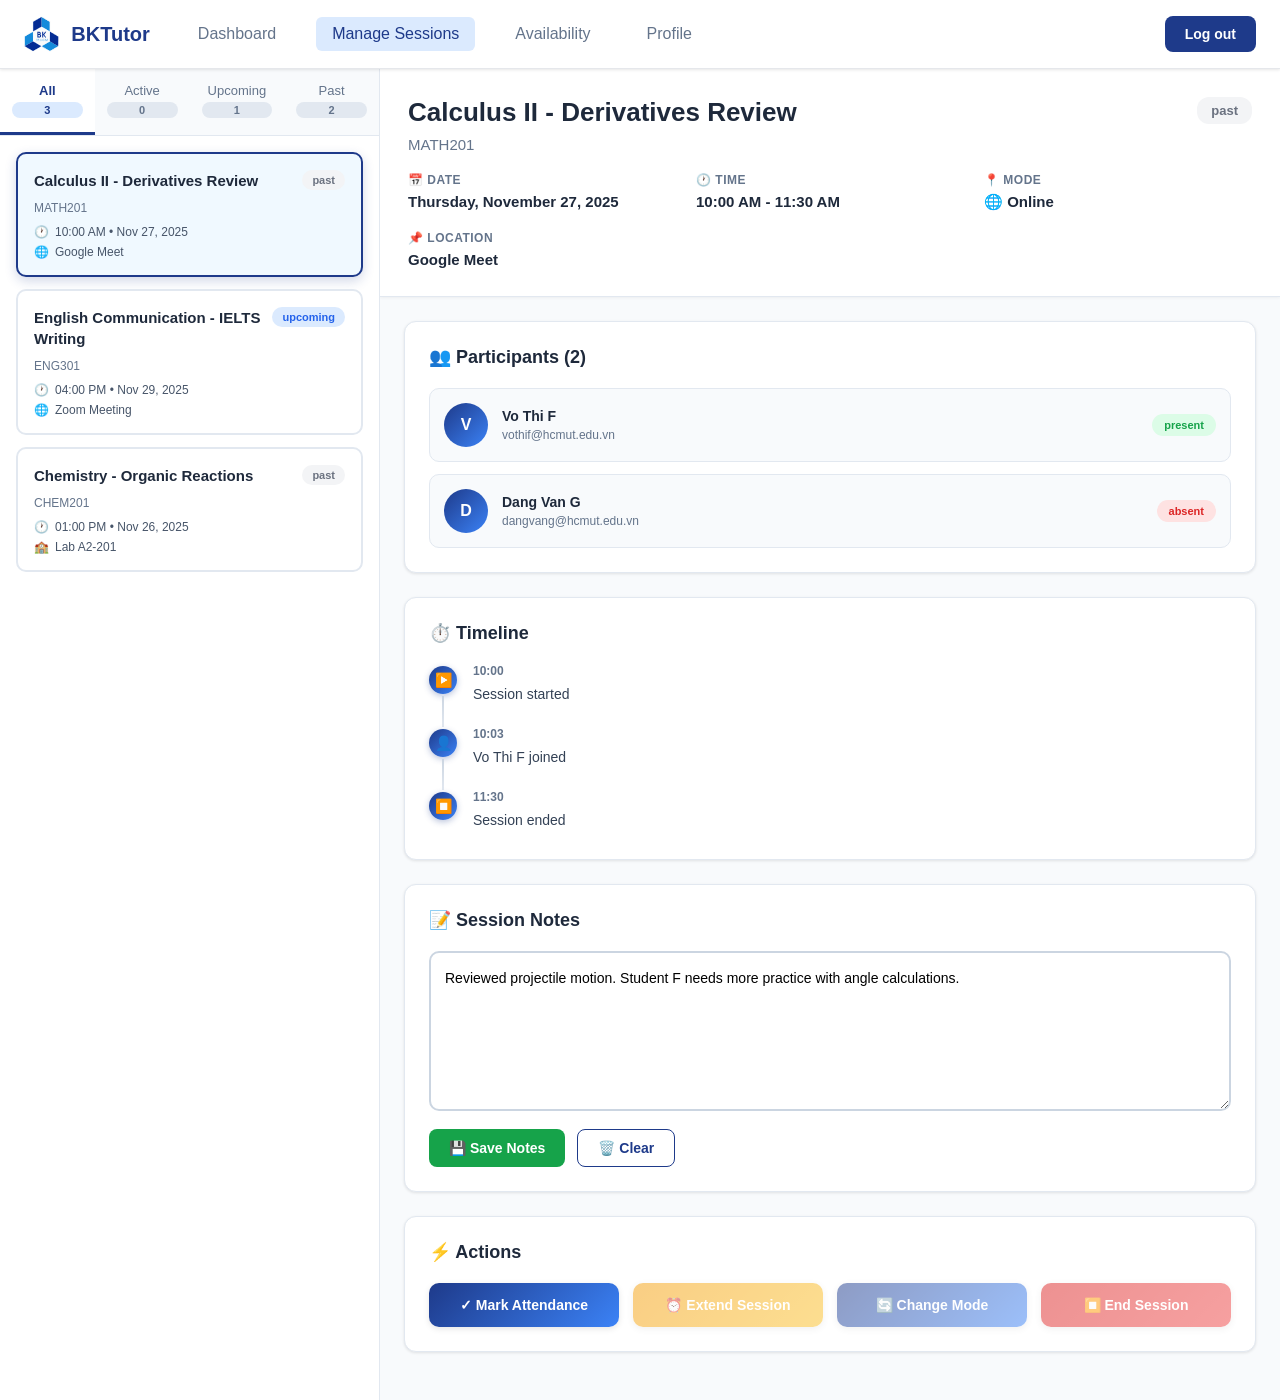
==== html/nhap.html @ 997248ae "fix" ====
<!DOCTYPE html>
<html lang="en">
<head>
    <meta charset="UTF-8">
    <meta name="viewport" content="width=device-width, initial-scale=1.0">
    <title>BKTutor | Manage Sessions</title>
    <style>
        * {
            margin: 0;
            padding: 0;
            box-sizing: border-box;
        }

        body {
            font-family: -apple-system, BlinkMacSystemFont, 'Segoe UI', Roboto, Oxygen, Ubuntu, Cantarell, sans-serif;
            background: #f5f7fa;
            min-height: 100vh;
            display: flex;
            flex-direction: column;
        }

        .nav {
            background: white;
            border-bottom: 1px solid #e5e7eb;
            padding: 0 24px;
            box-shadow: 0 1px 3px rgba(0,0,0,0.1);
            position: sticky;
            top: 0;
            z-index: 100;
        }

        .container {
            max-width: 1400px;
            margin: 0 auto;
            width: 100%;
        }

        .nav-inner {
            display: flex;
            align-items: center;
            gap: 32px;
            padding: 16px 0;
        }

        .nav-brand {
            display: flex;
            align-items: center;
            gap: 12px;
            text-decoration: none;
            color: #1e3a8a;
            font-weight: 700;
            font-size: 20px;
        }

        .nav-brand img {
            height: 36px;
        }

        .nav-links {
            display: flex;
            gap: 24px;
        }

        .nav-links a {
            text-decoration: none;
            color: #64748b;
            font-weight: 500;
            padding: 8px 16px;
            border-radius: 6px;
            transition: all 0.2s;
        }

        .nav-links a:hover {
            background: #f1f5f9;
            color: #1e3a8a;
        }

        .nav-links a.active {
            background: #dbeafe;
            color: #1e3a8a;
        }

        .spacer {
            flex: 1;
        }

        .btn {
            padding: 10px 20px;
            border: none;
            border-radius: 8px;
            font-weight: 600;
            cursor: pointer;
            transition: all 0.2s;
            font-size: 14px;
        }

        .btn.primary {
            background: #1e3a8a;
            color: white;
        }

        .btn.primary:hover {
            background: #1e40af;
        }

        .btn.secondary {
            background: white;
            color: #1e3a8a;
            border: 1px solid #1e3a8a;
        }

        .btn.secondary:hover {
            background: #f0f9ff;
        }

        .btn.danger {
            background: #dc2626;
            color: white;
        }

        .btn.danger:hover {
            background: #b91c1c;
        }

        .btn.success {
            background: #16a34a;
            color: white;
        }

        .btn.success:hover {
            background: #15803d;
        }

        .btn.warning {
            background: #f59e0b;
            color: white;
        }

        .btn.warning:hover {
            background: #d97706;
        }

        .btn:disabled {
            opacity: 0.5;
            cursor: not-allowed;
        }

        .alert {
            padding: 12px 16px;
            border-radius: 8px;
            margin: 16px 24px;
            display: none;
            animation: slideDown 0.3s;
        }

        @keyframes slideDown {
            from {
                opacity: 0;
                transform: translateY(-10px);
            }
            to {
                opacity: 1;
                transform: translateY(0);
            }
        }

        .alert.active {
            display: block;
        }

        .alert.success {
            background: #dcfce7;
            color: #166534;
            border: 1px solid #bbf7d0;
        }

        .alert.error {
            background: #fee2e2;
            color: #991b1b;
            border: 1px solid #fecaca;
        }

        .alert.warning {
            background: #fef3c7;
            color: #92400e;
            border: 1px solid #fde68a;
        }

        main {
            flex: 1;
            display: flex;
            overflow: hidden;
        }

        .session-list {
            flex: 0 0 380px;
            background: white;
            border-right: 1px solid #e2e8f0;
            display: flex;
            flex-direction: column;
            overflow: hidden;
        }

        .session-tabs {
            display: flex;
            border-bottom: 1px solid #e2e8f0;
            background: #f8fafc;
        }

        .session-tab {
            flex: 1;
            padding: 14px 12px;
            border: none;
            background: none;
            cursor: pointer;
            font-weight: 500;
            color: #64748b;
            border-bottom: 3px solid transparent;
            transition: all 0.2s;
            font-size: 13px;
            text-align: center;
        }

        .session-tab:hover {
            color: #1e3a8a;
            background: white;
        }

        .session-tab.active {
            color: #1e3a8a;
            border-bottom-color: #1e3a8a;
            background: white;
            font-weight: 600;
        }

        .session-tab .count {
            display: block;
            margin-top: 4px;
            padding: 2px 8px;
            background: #e2e8f0;
            border-radius: 12px;
            font-size: 11px;
            font-weight: 600;
        }

        .session-tab.active .count {
            background: #dbeafe;
            color: #1e3a8a;
        }

        .sessions-scroll {
            flex: 1;
            overflow-y: auto;
            padding: 16px;
        }

        .session-item {
            padding: 16px;
            border: 2px solid #e2e8f0;
            border-radius: 10px;
            margin-bottom: 12px;
            cursor: pointer;
            transition: all 0.2s;
            background: white;
        }

        .session-item:hover {
            border-color: #1e3a8a;
            box-shadow: 0 4px 12px rgba(30, 58, 138, 0.15);
            transform: translateY(-2px);
        }

        .session-item.active {
            border-color: #1e3a8a;
            background: #f0f9ff;
            box-shadow: 0 4px 12px rgba(30, 58, 138, 0.2);
        }

        .session-item-header {
            display: flex;
            justify-content: space-between;
            align-items: start;
            margin-bottom: 10px;
            gap: 8px;
        }

        .session-item-title {
            font-weight: 600;
            color: #1e293b;
            font-size: 15px;
            line-height: 1.4;
            flex: 1;
        }

        .session-item-course {
            font-size: 12px;
            color: #64748b;
            margin-bottom: 10px;
            font-weight: 500;
        }

        .session-item-time {
            font-size: 12px;
            color: #475569;
            display: flex;
            align-items: center;
            gap: 6px;
            margin-bottom: 6px;
        }

        .session-item-mode {
            font-size: 12px;
            color: #475569;
            display: flex;
            align-items: center;
            gap: 6px;
        }

        .badge {
            display: inline-block;
            padding: 4px 10px;
            border-radius: 12px;
            font-size: 11px;
            font-weight: 600;
            white-space: nowrap;
        }

        .badge.active {
            background: #dcfce7;
            color: #16a34a;
            animation: pulse-badge 2s infinite;
        }

        @keyframes pulse-badge {
            0%, 100% { opacity: 1; }
            50% { opacity: 0.8; }
        }

        .badge.upcoming {
            background: #dbeafe;
            color: #2563eb;
        }

        .badge.past {
            background: #f3f4f6;
            color: #6b7280;
        }

        .details-pane {
            flex: 1;
            background: #f8fafc;
            overflow-y: auto;
            display: flex;
            flex-direction: column;
        }

        .session-header {
            background: white;
            padding: 28px;
            border-bottom: 1px solid #e2e8f0;
            box-shadow: 0 1px 3px rgba(0,0,0,0.05);
        }

        .session-title-row {
            display: flex;
            justify-content: space-between;
            align-items: start;
            margin-bottom: 20px;
        }

        .session-title {
            font-size: 26px;
            font-weight: 700;
            color: #1e293b;
            margin-bottom: 8px;
        }

        .session-course {
            font-size: 15px;
            color: #64748b;
            font-weight: 500;
        }

        .in-progress-banner {
            background: linear-gradient(135deg, #16a34a 0%, #15803d 100%);
            color: white;
            padding: 14px 20px;
            border-radius: 10px;
            display: flex;
            align-items: center;
            gap: 12px;
            margin-bottom: 20px;
            animation: pulse-banner 2s infinite;
            box-shadow: 0 4px 12px rgba(22, 163, 74, 0.3);
        }

        @keyframes pulse-banner {
            0%, 100% { opacity: 1; }
            50% { opacity: 0.95; }
        }

        .banner-dot {
            width: 12px;
            height: 12px;
            background: white;
            border-radius: 50%;
            animation: blink 1.5s infinite;
        }

        @keyframes blink {
            0%, 100% { opacity: 1; }
            50% { opacity: 0.3; }
        }

        .session-meta {
            display: grid;
            grid-template-columns: repeat(auto-fit, minmax(220px, 1fr));
            gap: 20px;
        }

        .meta-item {
            display: flex;
            flex-direction: column;
            gap: 6px;
        }

        .meta-label {
            font-size: 12px;
            color: #64748b;
            font-weight: 600;
            text-transform: uppercase;
            letter-spacing: 0.5px;
        }

        .meta-value {
            font-size: 15px;
            color: #1e293b;
            font-weight: 600;
        }

        .session-content {
            flex: 1;
            padding: 24px;
        }

        .content-card {
            background: white;
            border-radius: 12px;
            padding: 24px;
            margin-bottom: 24px;
            box-shadow: 0 1px 3px rgba(0,0,0,0.1);
            border: 1px solid #e2e8f0;
        }

        .card-header {
            font-size: 18px;
            font-weight: 600;
            color: #1e293b;
            margin-bottom: 20px;
            display: flex;
            align-items: center;
            gap: 10px;
        }

        .participants-list {
            display: flex;
            flex-direction: column;
            gap: 12px;
        }

        .participant-item {
            display: flex;
            align-items: center;
            gap: 14px;
            padding: 14px;
            background: #f8fafc;
            border-radius: 10px;
            border: 1px solid #e2e8f0;
            transition: all 0.2s;
        }

        .participant-item:hover {
            background: #f0f9ff;
            border-color: #bae6fd;
        }

        .participant-avatar {
            width: 44px;
            height: 44px;
            border-radius: 50%;
            background: linear-gradient(135deg, #1e3a8a 0%, #3b82f6 100%);
            color: white;
            display: flex;
            align-items: center;
            justify-content: center;
            font-weight: 700;
            font-size: 16px;
            flex-shrink: 0;
        }

        .participant-info {
            flex: 1;
        }

        .participant-name {
            font-weight: 600;
            color: #1e293b;
            font-size: 14px;
            margin-bottom: 4px;
        }

        .participant-email {
            font-size: 12px;
            color: #64748b;
        }

        .participant-status {
            padding: 5px 12px;
            border-radius: 14px;
            font-size: 11px;
            font-weight: 600;
        }

        .participant-status.present {
            background: #dcfce7;
            color: #16a34a;
        }

        .participant-status.absent {
            background: #fee2e2;
            color: #dc2626;
        }

        .participant-status.pending {
            background: #fef3c7;
            color: #d97706;
        }

        .join-link-box {
            padding: 18px;
            background: linear-gradient(135deg, #f0f9ff 0%, #e0f2fe 100%);
            border: 2px solid #bae6fd;
            border-radius: 10px;
            display: flex;
            align-items: center;
            gap: 14px;
        }

        .join-link-icon {
            width: 40px;
            height: 40px;
            background: #0284c7;
            border-radius: 8px;
            display: flex;
            align-items: center;
            justify-content: center;
            font-size: 20px;
            flex-shrink: 0;
        }

        .join-link-text {
            flex: 1;
            font-family: 'Courier New', monospace;
            font-size: 13px;
            color: #0c4a6e;
            word-break: break-all;
            font-weight: 500;
        }

        .copy-btn {
            padding: 10px 18px;
            background: #0284c7;
            color: white;
            border: none;
            border-radius: 8px;
            cursor: pointer;
            font-weight: 600;
            font-size: 13px;
            white-space: nowrap;
            transition: all 0.2s;
            display: flex;
            align-items: center;
            gap: 6px;
        }

        .copy-btn:hover {
            background: #0369a1;
            transform: translateY(-1px);
            box-shadow: 0 4px 8px rgba(2, 132, 199, 0.3);
        }

        .timeline {
            display: flex;
            flex-direction: column;
            gap: 18px;
        }

        .timeline-item {
            display: flex;
            gap: 16px;
            position: relative;
        }

        .timeline-item::before {
            content: '';
            position: absolute;
            left: 13px;
            top: 32px;
            bottom: -18px;
            width: 2px;
            background: linear-gradient(to bottom, #cbd5e1, #e2e8f0);
        }

        .timeline-item:last-child::before {
            display: none;
        }

        .timeline-dot {
            width: 28px;
            height: 28px;
            border-radius: 50%;
            background: linear-gradient(135deg, #1e3a8a 0%, #3b82f6 100%);
            display: flex;
            align-items: center;
            justify-content: center;
            color: white;
            font-size: 14px;
            flex-shrink: 0;
            margin-top: 2px;
            box-shadow: 0 2px 6px rgba(30, 58, 138, 0.3);
        }

        .timeline-content {
            flex: 1;
            padding-bottom: 4px;
        }

        .timeline-time {
            font-size: 12px;
            color: #64748b;
            margin-bottom: 6px;
            font-weight: 600;
        }

        .timeline-text {
            font-size: 14px;
            color: #334155;
            line-height: 1.5;
        }

        .notes-editor {
            width: 100%;
            min-height: 160px;
            padding: 14px;
            border: 2px solid #cbd5e1;
            border-radius: 10px;
            font-size: 14px;
            font-family: inherit;
            resize: vertical;
            line-height: 1.6;
            transition: border-color 0.2s;
        }

        .notes-editor:focus {
            outline: none;
            border-color: #1e3a8a;
            box-shadow: 0 0 0 3px rgba(30, 58, 138, 0.1);
        }

        .notes-actions {
            display: flex;
            gap: 12px;
            margin-top: 14px;
        }

        .action-grid {
            display: grid;
            grid-template-columns: repeat(auto-fit, minmax(180px, 1fr));
            gap: 14px;
        }

        .action-btn {
            padding: 14px 20px;
            border: none;
            border-radius: 10px;
            font-weight: 600;
            cursor: pointer;
            transition: all 0.2s;
            font-size: 14px;
            display: flex;
            align-items: center;
            justify-content: center;
            gap: 8px;
            box-shadow: 0 2px 6px rgba(0,0,0,0.1);
        }

        .action-btn:hover:not(:disabled) {
            transform: translateY(-2px);
            box-shadow: 0 4px 12px rgba(0,0,0,0.15);
        }

        .action-btn.primary {
            background: linear-gradient(135deg, #1e3a8a 0%, #3b82f6 100%);
            color: white;
        }

        .action-btn.success {
            background: linear-gradient(135deg, #16a34a 0%, #22c55e 100%);
            color: white;
        }

        .action-btn.warning {
            background: linear-gradient(135deg, #f59e0b 0%, #fbbf24 100%);
            color: white;
        }

        .action-btn.danger {
            background: linear-gradient(135deg, #dc2626 0%, #ef4444 100%);
            color: white;
        }

        .action-btn:disabled {
            opacity: 0.5;
            cursor: not-allowed;
            transform: none;
        }

        .empty-state {
            text-align: center;
            padding: 80px 20px;
            color: #64748b;
        }

        .empty-icon {
            font-size: 72px;
            margin-bottom: 20px;
            opacity: 0.3;
        }

        .empty-text {
            font-size: 18px;
            font-weight: 500;
            color: #475569;
        }

        .empty-subtext {
            font-size: 14px;
            color: #94a3b8;
            margin-top: 8px;
        }

        .modal {
            display: none;
            position: fixed;
            top: 0;
            left: 0;
            width: 100%;
            height: 100%;
            background: rgba(0,0,0,0.6);
            z-index: 1000;
            align-items: center;
            justify-content: center;
            backdrop-filter: blur(4px);
        }

        .modal.active {
            display: flex;
        }

        .modal-content {
            background: white;
            border-radius: 16px;
            padding: 32px;
            max-width: 600px;
            width: 90%;
            max-height: 90vh;
            overflow-y: auto;
            box-shadow: 0 20px 60px rgba(0,0,0,0.3);
            animation: modalSlideIn 0.3s;
        }

        @keyframes modalSlideIn {
            from {
                opacity: 0;
                transform: translateY(-30px);
            }
            to {
                opacity: 1;
                transform: translateY(0);
            }
        }

        .modal-header {
            font-size: 22px;
            font-weight: 700;
            margin-bottom: 24px;
            color: #1e293b;
        }

        .modal-footer {
            display: flex;
            gap: 12px;
            justify-content: flex-end;
            margin-top: 28px;
            padding-top: 24px;
            border-top: 1px solid #e2e8f0;
        }

        .attendance-list {
            display: flex;
            flex-direction: column;
            gap: 12px;
        }

        .attendance-item {
            display: flex;
            align-items: center;
            gap: 14px;
            padding: 14px;
            background: #f8fafc;
            border-radius: 10px;
            border: 1px solid #e2e8f0;
        }

        .attendance-checkbox {
            width: 22px;
            height: 22px;
            cursor: pointer;
        }

        @media (max-width: 1024px) {
            .session-list {
                flex: 0 0 320px;
            }

            .session-meta {
                grid-template-columns: 1fr 1fr;
            }
        }

        @media (max-width: 768px) {
            main {
                flex-direction: column;
            }

            .session-list {
                flex: 0 0 auto;
                max-height: 40vh;
            }

            .details-pane {
                flex: 1;
            }

            .session-tabs {
                overflow-x: auto;
            }

            .session-tab {
                flex: 0 0 auto;
                min-width: 80px;
            }

            .action-grid {
                grid-template-columns: 1fr;
            }
        }
    </style>
</head>
<body>
    <header class="nav">
        <div class="container nav-inner">
            <a class="nav-brand" href="/tutor.html" aria-label="Home">
                <img src="/static/images/hcmut.svg" alt="BKTutor">
                <span>BKTutor</span>
            </a>
            <nav class="nav-links">
                <a href="/tutor.html">Dashboard</a>
                <a href="/manage-sessions.html" class="active">Manage Sessions</a>
                <a href="/availability.html">Availability</a>
                <a href="/profile.html">Profile</a>
            </nav>
            <div class="spacer"></div>
            <button id="logoutBtn" class="btn primary" type="button">Log out</button>
        </div>
    </header>

    <div id="alertBox" class="alert"></div>

    <main>
        <!-- Session List (Left Pane) -->
        <aside class="session-list">
            <div class="session-tabs">
                <button class="session-tab active" data-tab="all">
                    All
                    <span class="count">5</span>
                </button>
                <button class="session-tab" data-tab="active">
                    Active
                    <span class="count">1</span>
                </button>
                <button class="session-tab" data-tab="upcoming">
                    Upcoming
                    <span class="count">2</span>
                </button>
                <button class="session-tab" data-tab="past">
                    Past
                    <span class="count">2</span>
                </button>
            </div>

            <div class="sessions-scroll" id="sessionsContainer">
                <!-- Sessions will be rendered here -->
            </div>
        </aside>

        <!-- Session Details (Right Pane) -->
        <section class="details-pane" id="detailsPane">
            <div class="empty-state">
                <div class="empty-icon">📅</div>
                <div class="empty-text">Select a session to view details</div>
                <div class="empty-subtext">Choose from the list on the left</div>
            </div>
        </section>
    </main>

    <!-- Attendance Modal -->
    <div id="attendanceModal" class="modal">
        <div class="modal-content">
            <div class="modal-header">📋 Mark Attendance</div>
            <div class="attendance-list" id="attendanceList">
                <!-- Attendance items will be rendered here -->
            </div>
            <div class="modal-footer">
                <button class="btn secondary" id="cancelAttendanceBtn">Cancel</button>
                <button class="btn success" id="saveAttendanceBtn">💾 Save Attendance</button>
            </div>
        </div>
    </div>

    <!-- Extend Session Modal -->
    <div id="extendModal" class="modal">
        <div class="modal-content">
            <div class="modal-header">⏰ Extend Session</div>
            <p style="margin-bottom: 20px; color: #64748b;">How much time would you like to add?</p>
            <div style="display: grid; gap: 12px;">
                <button class="btn primary" onclick="confirmExtend(15)" style="justify-content: start; padding: 16px;">+ 15 minutes</button>
                <button class="btn primary" onclick="confirmExtend(30)" style="justify-content: start; padding: 16px;">+ 30 minutes</button>
                <button class="btn primary" onclick="confirmExtend(60)" style="justify-content: start; padding: 16px;">+ 60 minutes</button>
            </div>
            <div class="modal-footer">
                <button class="btn secondary" id="cancelExtendBtn">Cancel</button>
            </div>
        </div>
    </div>

    <!-- Change Mode Modal -->
    <div id="changeModeModal" class="modal">
        <div class="modal-content">
            <div class="modal-header">🔄 Change Session Mode</div>
            <div id="changeModeContent">
                <!-- Content will be dynamically generated -->
            </div>
            <div class="modal-footer">
                <button class="btn secondary" id="cancelChangeModeBtn">Cancel</button>
                <button class="btn primary" id="confirmChangeModeBtn">✓ Confirm Change</button>
            </div>
        </div>
    </div>

    <script>
        // Demo data
        const sessions = [
            {
                id: 1,
                title: 'Calculus II - Derivatives Review',
                course: 'MATH201',
                startTime: '2025-11-27T10:00:00',
                endTime: '2025-11-27T11:30:00',
                mode: 'online',
                location: 'Google Meet',
                status: 'past',
                participants: [
                    { id: 6, name: 'Vo Thi F', email: 'vothif@hcmut.edu.vn', status: 'present' },
                    { id: 7, name: 'Dang Van G', email: 'dangvang@hcmut.edu.vn', status: 'absent' }
                ],
                timeline: [
                    { time: '10:00', icon: '▶️', text: 'Session started' },
                    { time: '10:03', icon: '👤', text: 'Vo Thi F joined' },
                    { time: '11:30', icon: '⏹️', text: 'Session ended' }
                ],
                notes: 'Reviewed projectile motion. Student F needs more practice with angle calculations.'
            },
            {
                id: 4,
                title: 'English Communication - IELTS Writing',
                course: 'ENG301',
                startTime: '2025-11-29T16:00:00',
                endTime: '2025-11-29T17:30:00',
                mode: 'online',
                location: 'Zoom Meeting',
                status: 'upcoming',
                participants: [
                    { id: 8, name: 'Bui Van H', email: 'buivanh@hcmut.edu.vn', status: 'pending' }
                ],
                timeline: [],
                notes: ''
            },
            {
                id: 5,
                title: 'Chemistry - Organic Reactions',
                course: 'CHEM201',
                startTime: '2025-11-26T13:00:00',
                endTime: '2025-11-26T14:30:00',
                mode: 'offline',
                location: 'Lab A2-201',
                status: 'past',
                participants: [
                    { id: 9, name: 'Ngo Thi I', email: 'ngothii@hcmut.edu.vn', status: 'present' },
                    { id: 10, name: 'Truong Van J', email: 'truongvanj@hcmut.edu.vn', status: 'present' }
                ],
                timeline: [
                    { time: '13:00', icon: '▶️', text: 'Session started' },
                    { time: '13:02', icon: '👤', text: 'Ngo Thi I arrived' },
                    { time: '13:05', icon: '👤', text: 'Truong Van J arrived' },
                    { time: '14:30', icon: '⏹️', text: 'Session ended' }
                ],
                notes: 'Conducted substitution and elimination reactions lab. All experiments successful.'
            }
        ];

        let currentTab = 'all';
        let selectedSessionId = null;

        // Initialize
        document.addEventListener('DOMContentLoaded', () => {
            renderSessionList();
            attachEventListeners();
            
            // Auto-select first active session or first session
            const activeSession = sessions.find(s => s.status === 'active');
            if (activeSession) {
                selectSession(activeSession.id);
            } else if (sessions.length > 0) {
                selectSession(sessions[0].id);
            }
        });

        // Event Listeners
        function attachEventListeners() {
            // Tab switching
            document.querySelectorAll('.session-tab').forEach(tab => {
                tab.addEventListener('click', () => {
                    currentTab = tab.dataset.tab;
                    document.querySelectorAll('.session-tab').forEach(t => t.classList.remove('active'));
                    tab.classList.add('active');
                    renderSessionList();
                });
            });

            // Modal controls
            document.getElementById('cancelAttendanceBtn').addEventListener('click', closeAttendanceModal);
            document.getElementById('saveAttendanceBtn').addEventListener('click', saveAttendance);
            document.getElementById('cancelExtendBtn').addEventListener('click', closeExtendModal);
            document.getElementById('cancelChangeModeBtn').addEventListener('click', closeChangeModeModal);
            document.getElementById('confirmChangeModeBtn').addEventListener('click', saveChangeMode);

            // Logout
            document.getElementById('logoutBtn').addEventListener('click', () => {
                window.location.href = '/login.html';
            });
        }

        // Render session list
        function renderSessionList() {
            const container = document.getElementById('sessionsContainer');
            
            // Filter sessions
            let filtered = sessions;
            if (currentTab !== 'all') {
                filtered = sessions.filter(s => s.status === currentTab);
            }

            // Update counts
            updateTabCounts();

            if (filtered.length === 0) {
                container.innerHTML = '<div class="empty-state"><div class="empty-icon">📅</div><div class="empty-text">No sessions found</div></div>';
                return;
            }

            container.innerHTML = filtered.map(session => {
                const startDate = new Date(session.startTime);
                const timeStr = startDate.toLocaleTimeString('en-US', { hour: '2-digit', minute: '2-digit' });
                const dateStr = startDate.toLocaleDateString('en-US', { month: 'short', day: 'numeric', year: 'numeric' });

                return `
                    <div class="session-item ${selectedSessionId === session.id ? 'active' : ''}" onclick="selectSession(${session.id})">
                        <div class="session-item-header">
                            <div class="session-item-title">${session.title}</div>
                            <span class="badge ${session.status}">${session.status}</span>
                        </div>
                        <div class="session-item-course">${session.course}</div>
                        <div class="session-item-time">
                            <span>🕐</span>
                            <span>${timeStr} • ${dateStr}</span>
                        </div>
                        <div class="session-item-mode">
                            <span>${session.mode === 'online' ? '🌐' : '🏫'}</span>
                            <span>${session.location}</span>
                        </div>
                    </div>
                `;
            }).join('');
        }

        // Update tab counts
        function updateTabCounts() {
            const counts = {
                all: sessions.length,
                active: sessions.filter(s => s.status === 'active').length,
                upcoming: sessions.filter(s => s.status === 'upcoming').length,
                past: sessions.filter(s => s.status === 'past').length
            };

            document.querySelectorAll('.session-tab').forEach(tab => {
                const count = counts[tab.dataset.tab];
                const countEl = tab.querySelector('.count');
                if (countEl) {
                    countEl.textContent = count;
                }
            });
        }

        // Select session
        function selectSession(id) {
            selectedSessionId = id;
            const session = sessions.find(s => s.id === id);
            if (!session) return;

            renderSessionList();
            renderSessionDetails(session);
        }

        // Render session details
        function renderSessionDetails(session) {
            const detailsPane = document.getElementById('detailsPane');
            const startDate = new Date(session.startTime);
            const endDate = new Date(session.endTime);
            const timeStr = `${startDate.toLocaleTimeString('en-US', { hour: '2-digit', minute: '2-digit' })} - ${endDate.toLocaleTimeString('en-US', { hour: '2-digit', minute: '2-digit' })}`;
            const dateStr = startDate.toLocaleDateString('en-US', { weekday: 'long', month: 'long', day: 'numeric', year: 'numeric' });

            const inProgressBanner = session.status === 'active' ? `
                <div class="in-progress-banner">
                    <div class="banner-dot"></div>
                    <strong style="font-size: 15px;">🎯 Session In Progress</strong>
                    <span style="opacity: 0.9;">Started at ${startDate.toLocaleTimeString('en-US', { hour: '2-digit', minute: '2-digit' })}</span>
                </div>
            ` : '';

            const joinLinkSection = session.mode === 'online' && session.joinLink ? `
                <div class="content-card">
                    <div class="card-header">🔗 Join Link</div>
                    <div class="join-link-box">
                        <div class="join-link-icon">🔗</div>
                        <div class="join-link-text">${session.joinLink}</div>
                        <button class="copy-btn" onclick="copyJoinLink('${session.joinLink}')">
                            📋 Copy
                        </button>
                    </div>
                </div>
            ` : '';

            const timelineSection = session.timeline && session.timeline.length > 0 ? `
                <div class="content-card">
                    <div class="card-header">⏱️ Timeline</div>
                    <div class="timeline">
                        ${session.timeline.map(item => `
                            <div class="timeline-item">
                                <div class="timeline-dot">${item.icon}</div>
                                <div class="timeline-content">
                                    <div class="timeline-time">${item.time}</div>
                                    <div class="timeline-text">${item.text}</div>
                                </div>
                            </div>
                        `).join('')}
                    </div>
                </div>
            ` : '';

            detailsPane.innerHTML = `
                <div class="session-header">
                    <div class="session-title-row">
                        <div>
                            <div class="session-title">${session.title}</div>
                            <div class="session-course">${session.course}</div>
                        </div>
                        <span class="badge ${session.status}" style="font-size: 13px; padding: 6px 14px;">${session.status}</span>
                    </div>
                    ${inProgressBanner}
                    <div class="session-meta">
                        <div class="meta-item">
                            <div class="meta-label">📅 Date</div>
                            <div class="meta-value">${dateStr}</div>
                        </div>
                        <div class="meta-item">
                            <div class="meta-label">🕐 Time</div>
                            <div class="meta-value">${timeStr}</div>
                        </div>
                        <div class="meta-item">
                            <div class="meta-label">📍 Mode</div>
                            <div class="meta-value">${session.mode === 'online' ? '🌐 Online' : '🏫 Offline'}</div>
                        </div>
                        <div class="meta-item">
                            <div class="meta-label">📌 Location</div>
                            <div class="meta-value">${session.location}</div>
                        </div>
                    </div>
                </div>

                <div class="session-content">
                    <div class="content-card">
                        <div class="card-header">👥 Participants (${session.participants.length})</div>
                        <div class="participants-list">
                            ${session.participants.map(p => `
                                <div class="participant-item">
                                    <div class="participant-avatar">${p.name.charAt(0)}</div>
                                    <div class="participant-info">
                                        <div class="participant-name">${p.name}</div>
                                        <div class="participant-email">${p.email}</div>
                                    </div>
                                    <span class="participant-status ${p.status}">${p.status}</span>
                                </div>
                            `).join('')}
                        </div>
                    </div>

                    ${joinLinkSection}
                    ${timelineSection}

                    <div class="content-card">
                        <div class="card-header">📝 Session Notes</div>
                        <textarea class="notes-editor" id="sessionNotes" placeholder="Add notes about this session, key topics covered, student progress, homework assigned, etc.">${session.notes}</textarea>
                        <div class="notes-actions">
                            <button class="btn success" onclick="saveNotes()">
                                💾 Save Notes
                            </button>
                            <button class="btn secondary" onclick="clearNotes()">
                                🗑️ Clear
                            </button>
                        </div>
                    </div>

                    <div class="content-card">
                        <div class="card-header">⚡ Actions</div>
                        <div class="action-grid">
                            <button class="action-btn primary" onclick="openAttendanceModal()" ${session.status !== 'active' && session.status !== 'past' ? 'disabled' : ''}>
                                ✓ Mark Attendance
                            </button>
                            <button class="action-btn warning" onclick="openExtendModal()" ${session.status !== 'active' ? 'disabled' : ''}>
                                ⏰ Extend Session
                            </button>
                            <button class="action-btn primary" onclick="openChangeModeModal()" ${session.status === 'past' ? 'disabled' : ''}>
                                🔄 Change Mode
                            </button>
                            <button class="action-btn danger" onclick="endSession()" ${session.status !== 'active' ? 'disabled' : ''}>
                                ⏹️ End Session
                            </button>
                        </div>
                    </div>
                </div>
            `;
        }

        // Action functions
        function copyJoinLink(link) {
            navigator.clipboard.writeText(link).then(() => {
                showAlert('Join link copied to clipboard! 📋', 'success');
            }).catch(() => {
                showAlert('Failed to copy link', 'error');
            });
        }

        function saveNotes() {
            const notes = document.getElementById('sessionNotes').value;
            const session = sessions.find(s => s.id === selectedSessionId);
            if (session) {
                session.notes = notes;
                showAlert('Session notes saved successfully! 💾', 'success');
                
                // Add to timeline
                if (session.timeline && session.status === 'active') {
                    const now = new Date();
                    session.timeline.push({
                        time: now.toLocaleTimeString('en-US', { hour: '2-digit', minute: '2-digit' }),
                        icon: '📝',
                        text: 'Notes updated'
                    });
                }
            }
        }

        function clearNotes() {
            if (confirm('Are you sure you want to clear all notes for this session?')) {
                document.getElementById('sessionNotes').value = '';
                showAlert('Notes cleared', 'warning');
            }
        }

        // Attendance Modal
        function openAttendanceModal() {
            const session = sessions.find(s => s.id === selectedSessionId);
            if (!session) return;

            const attendanceList = document.getElementById('attendanceList');
            attendanceList.innerHTML = session.participants.map(p => `
                <div class="attendance-item">
                    <input type="checkbox" class="attendance-checkbox" data-participant-id="${p.id}" 
                           ${p.status === 'present' ? 'checked' : ''}>
                    <div class="participant-avatar">${p.name.charAt(0)}</div>
                    <div class="participant-info">
                        <div class="participant-name">${p.name}</div>
                        <div class="participant-email">${p.email}</div>
                    </div>
                </div>
            `).join('');

            document.getElementById('attendanceModal').classList.add('active');
        }

        function closeAttendanceModal() {
            document.getElementById('attendanceModal').classList.remove('active');
        }

        function saveAttendance() {
            const session = sessions.find(s => s.id === selectedSessionId);
            if (!session) return;

            const checkboxes = document.querySelectorAll('.attendance-checkbox');
            let changedCount = 0;

            checkboxes.forEach(checkbox => {
                const participantId = parseInt(checkbox.dataset.participantId);
                const participant = session.participants.find(p => p.id === participantId);
                if (participant) {
                    const newStatus = checkbox.checked ? 'present' : 'absent';
                    if (participant.status !== newStatus) {
                        participant.status = newStatus;
                        changedCount++;
                    }
                }
            });

            closeAttendanceModal();
            
            if (changedCount > 0 && session.timeline) {
                const now = new Date();
                session.timeline.push({
                    time: now.toLocaleTimeString('en-US', { hour: '2-digit', minute: '2-digit' }),
                    icon: '✓',
                    text: `Attendance updated for ${changedCount} student(s)`
                });
            }

            showAlert(`Attendance saved! ${changedCount} changes recorded. ✓`, 'success');
            renderSessionDetails(session);
        }

        // Extend Modal
        function openExtendModal() {
            document.getElementById('extendModal').classList.add('active');
        }

        function closeExtendModal() {
            document.getElementById('extendModal').classList.remove('active');
        }

        function confirmExtend(minutes) {
            const session = sessions.find(s => s.id === selectedSessionId);
            if (!session) return;

            closeExtendModal();
            
            // Update end time
            const endDate = new Date(session.endTime);
            endDate.setMinutes(endDate.getMinutes() + minutes);
            session.endTime = endDate.toISOString();

            // Add to timeline
            if (session.timeline) {
                const now = new Date();
                session.timeline.push({
                    time: now.toLocaleTimeString('en-US', { hour: '2-digit', minute: '2-digit' }),
                    icon: '⏰',
                    text: `Session extended by ${minutes} minutes`
                });
            }

            showAlert(`Session extended by ${minutes} minutes! ⏰`, 'success');
            renderSessionDetails(session);
        }

        // Change Mode Modal
        function openChangeModeModal() {
            const session = sessions.find(s => s.id === selectedSessionId);
            if (!session) return;

            const newMode = session.mode === 'online' ? 'offline' : 'online';
            const content = document.getElementById('changeModeContent');
            
            content.innerHTML = `
                <p style="margin-bottom: 16px; color: #64748b; line-height: 1.6;">
                    Change session mode from <strong>${session.mode}</strong> to <strong>${newMode}</strong>?
                </p>
                <div style="padding: 16px; background: #fef3c7; border-radius: 8px; margin-bottom: 16px; border-left: 4px solid #f59e0b;">
                    <strong style="color: #92400e;">⚠️ Important:</strong>
                    <p style="color: #92400e; margin-top: 8px; font-size: 14px;">
                        ${newMode === 'online' 
                            ? 'Participants will be notified about the new online meeting link.' 
                            : 'Participants will be notified about the physical location change.'}
                    </p>
                </div>
                ${newMode === 'offline' ? `
                    <div style="margin-top: 16px;">
                        <label style="display: block; margin-bottom: 8px; font-weight: 600; color: #1e293b;">New Location:</label>
                        <input type="text" id="newLocation" value="${session.location}" 
                               style="width: 100%; padding: 12px; border: 2px solid #cbd5e1; border-radius: 8px; font-size: 14px;">
                    </div>
                ` : ''}
            `;

            document.getElementById('changeModeModal').classList.add('active');
        }

        function closeChangeModeModal() {
            document.getElementById('changeModeModal').classList.remove('active');
        }

        function saveChangeMode() {
            const session = sessions.find(s => s.id === selectedSessionId);
            if (!session) return;

            const newMode = session.mode === 'online' ? 'offline' : 'online';
            const oldMode = session.mode;
            
            session.mode = newMode;
            
            if (newMode === 'offline') {
                const newLocation = document.getElementById('newLocation')?.value;
                if (newLocation) {
                    session.location = newLocation;
                } else {
                    session.location = 'Room B1-101';
                }
            } else {
                session.location = 'Zoom Meeting';
                if (!session.joinLink) {
                    session.joinLink = 'https://zoom.us/j/9876543210?pwd=xyz9876';
                }
            }

            // Add to timeline
            if (session.timeline) {
                const now = new Date();
                session.timeline.push({
                    time: now.toLocaleTimeString('en-US', { hour: '2-digit', minute: '2-digit' }),
                    icon: '🔄',
                    text: `Mode changed from ${oldMode} to ${newMode}`
                });
            }

            closeChangeModeModal();
            showAlert(`Session mode changed to ${newMode}! Participants will be notified. 🔄`, 'success');
            renderSessionDetails(session);
            renderSessionList();
        }

        // End Session
        function endSession() {
            if (!confirm('Are you sure you want to end this session? This action cannot be undone.')) {
                return;
            }

            const session = sessions.find(s => s.id === selectedSessionId);
            if (!session) return;

            session.status = 'past';
            
            // Update all pending participants to absent
            session.participants.forEach(p => {
                if (p.status === 'pending') {
                    p.status = 'absent';
                }
            });

            // Add to timeline
            if (session.timeline) {
                const now = new Date();
                session.timeline.push({
                    time: now.toLocaleTimeString('en-US', { hour: '2-digit', minute: '2-digit' }),
                    icon: '⏹️',
                    text: 'Session ended by tutor'
                });
            }

            showAlert('Session ended successfully! ⏹️', 'success');
            renderSessionDetails(session);
            renderSessionList();
            updateTabCounts();
        }

        // Show Alert
        function showAlert(message, type) {
            const alertBox = document.getElementById('alertBox');
            alertBox.textContent = message;
            alertBox.className = `alert ${type} active`;
            
            setTimeout(() => {
                alertBox.classList.remove('active');
            }, 5000);
        }
    </script>
</body>
</html>
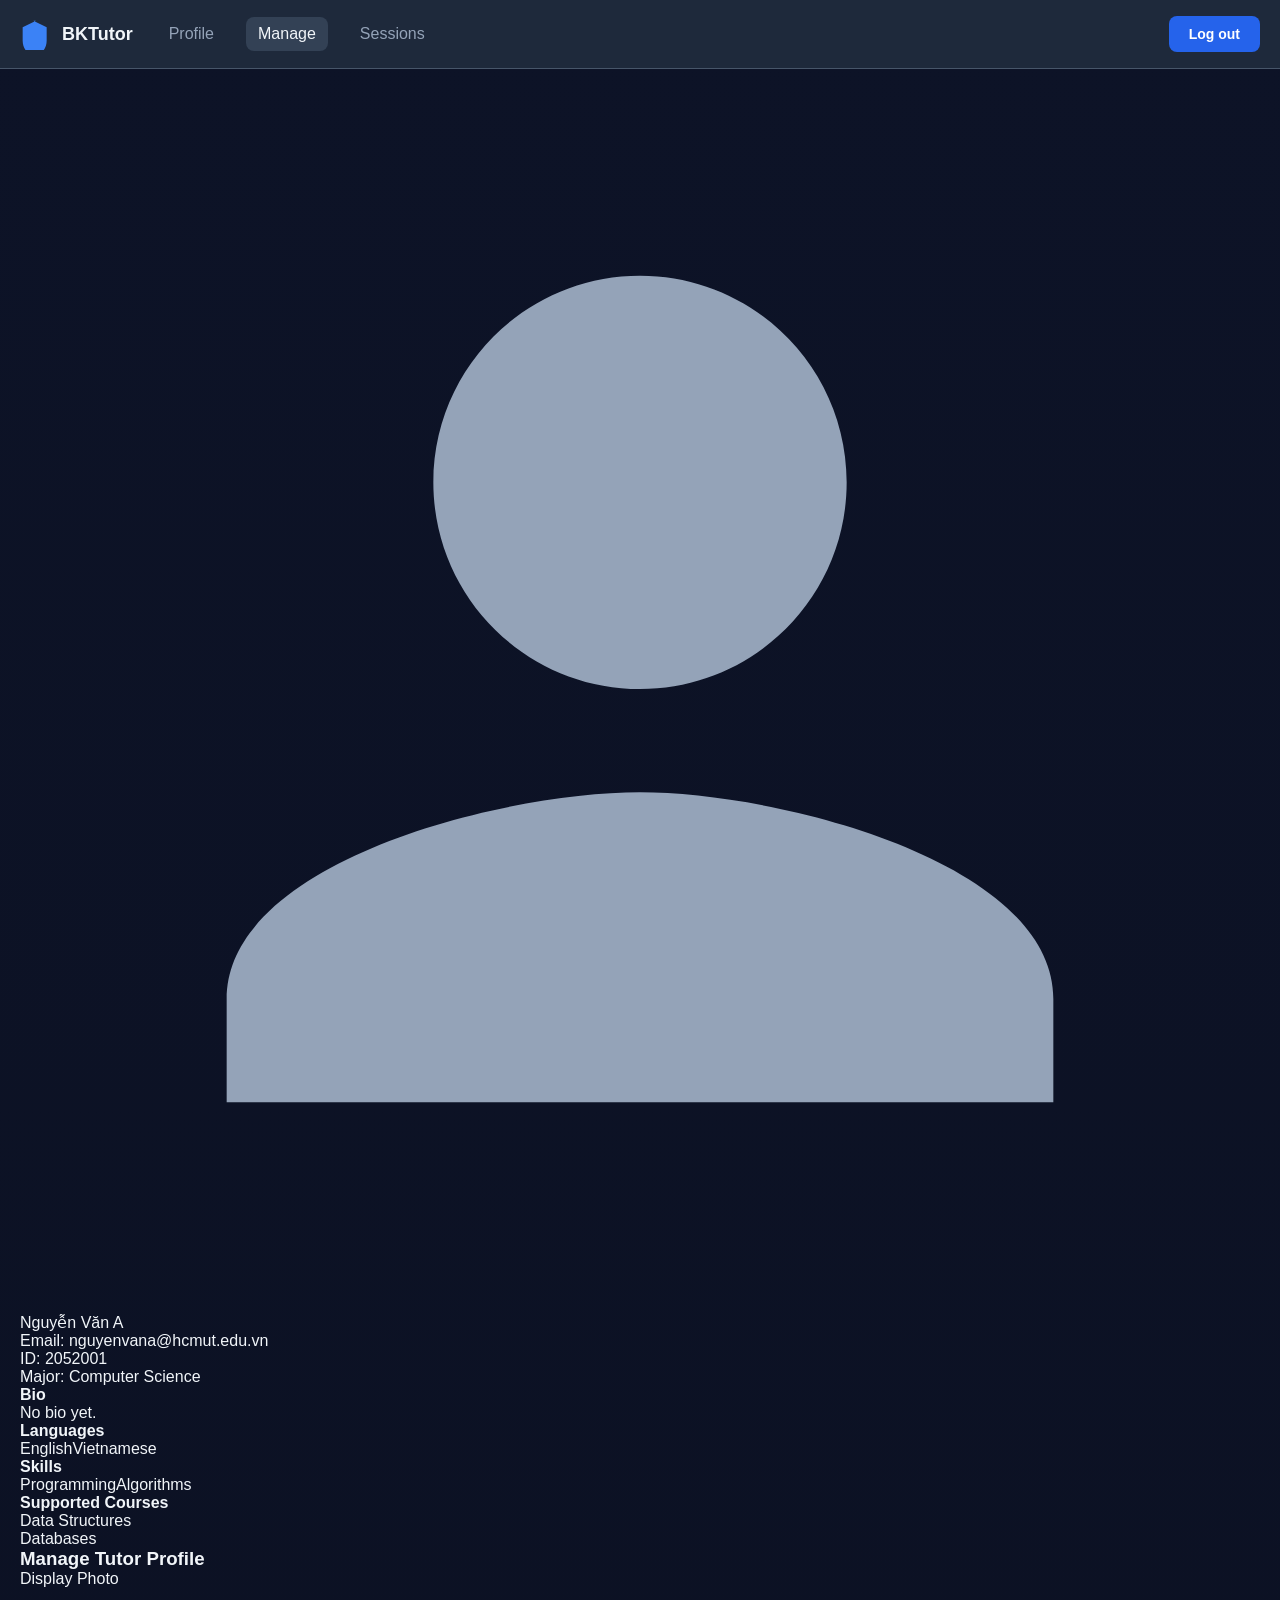
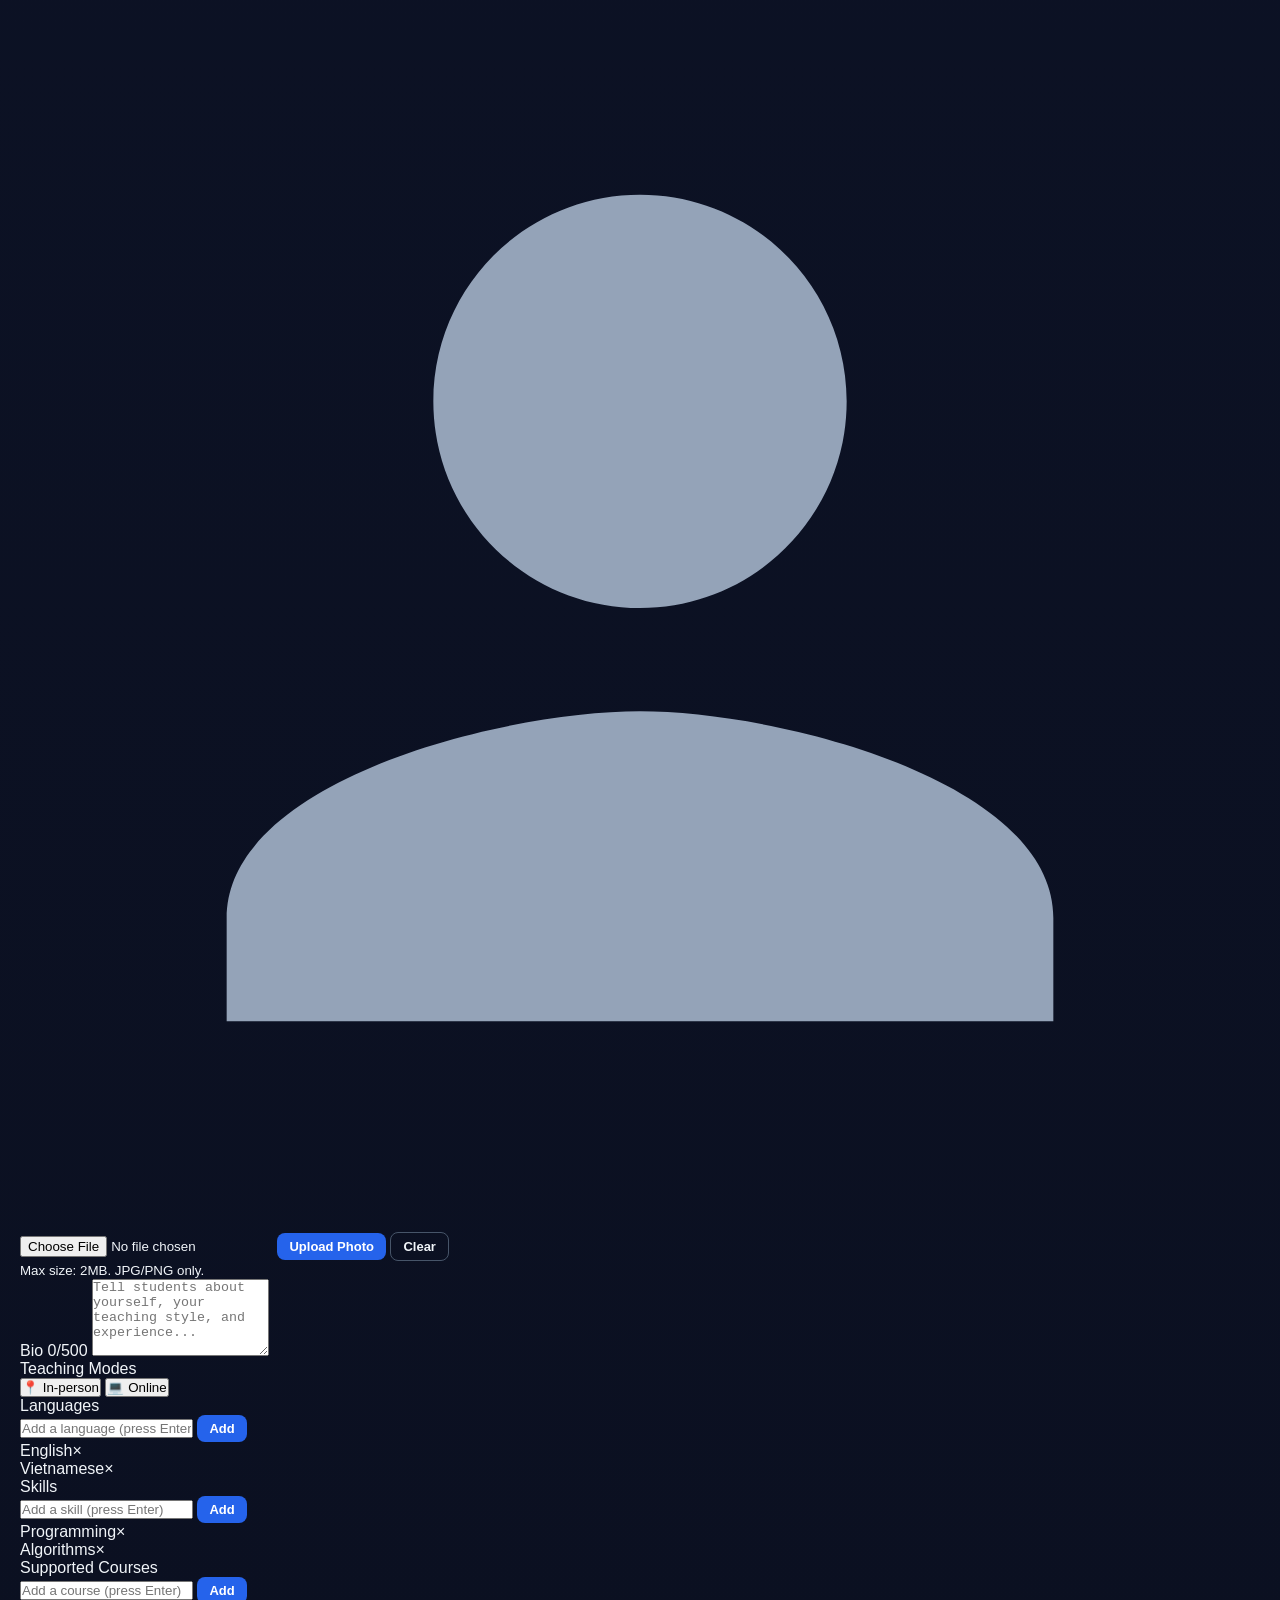
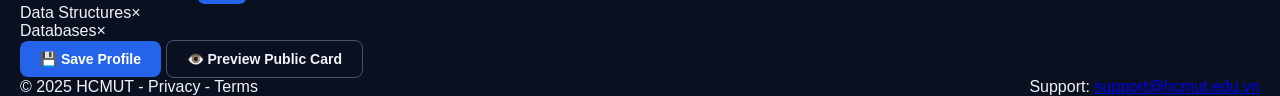
==== commit af1828f7: "fix" ====
--- a/html/nhap.html
+++ b/html/nhap.html
@@ -3,7 +3,7 @@
 <head>
     <meta charset="UTF-8">
     <meta name="viewport" content="width=device-width, initial-scale=1.0">
-    <title>BKTutor | Manage Sessions</title>
+    <title>BKTutor | Profile</title>
     <style>
         * {
             margin: 0;
@@ -11,73 +11,80 @@
             box-sizing: border-box;
         }
 
+        :root {
+            --primary: #2563eb;
+            --primary-hover: #1d4ed8;
+            --surface: #1e293b;
+            --surface-2: #334155;
+            --border: #475569;
+            --text: #f1f5f9;
+            --muted: #94a3b8;
+            --accent: #3b82f6;
+            --success: #10b981;
+            --error: #ef4444;
+            --shadow: 0 4px 6px -1px rgb(0 0 0 / 0.3);
+        }
+
         body {
-            font-family: -apple-system, BlinkMacSystemFont, 'Segoe UI', Roboto, Oxygen, Ubuntu, Cantarell, sans-serif;
-            background: #f5f7fa;
+            font-family: -apple-system, BlinkMacSystemFont, 'Segoe UI', Roboto, sans-serif;
+            background: linear-gradient(180deg, #0d1327 0%, #0b1021 100%);
+            color: var(--text);
             min-height: 100vh;
-            display: flex;
-            flex-direction: column;
         }
 
         .nav {
-            background: white;
-            border-bottom: 1px solid #e5e7eb;
-            padding: 0 24px;
-            box-shadow: 0 1px 3px rgba(0,0,0,0.1);
+            background: var(--surface);
+            border-bottom: 1px solid var(--border);
+            padding: 16px 0;
             position: sticky;
             top: 0;
             z-index: 100;
+            backdrop-filter: blur(10px);
         }
 
         .container {
             max-width: 1400px;
             margin: 0 auto;
-            width: 100%;
+            padding: 0 20px;
         }
 
         .nav-inner {
             display: flex;
             align-items: center;
-            gap: 32px;
-            padding: 16px 0;
+            gap: 24px;
         }
 
         .nav-brand {
             display: flex;
             align-items: center;
-            gap: 12px;
+            gap: 10px;
             text-decoration: none;
-            color: #1e3a8a;
+            color: var(--text);
             font-weight: 700;
-            font-size: 20px;
+            font-size: 18px;
         }
 
         .nav-brand img {
-            height: 36px;
+            width: 32px;
+            height: 32px;
         }
 
         .nav-links {
             display: flex;
-            gap: 24px;
+            gap: 20px;
         }
 
         .nav-links a {
+            color: var(--muted);
             text-decoration: none;
-            color: #64748b;
-            font-weight: 500;
-            padding: 8px 16px;
-            border-radius: 6px;
+            padding: 8px 12px;
+            border-radius: 8px;
             transition: all 0.2s;
         }
 
-        .nav-links a:hover {
-            background: #f1f5f9;
-            color: #1e3a8a;
-        }
-
-        .nav-links a.active {
-            background: #dbeafe;
-            color: #1e3a8a;
+        .nav-links a:hover, .nav-links a.active {
+            color: var(--text);
+            background: var(--surface-2);
         }
 
         .spacer {
@@ -88,1437 +95,366 @@
             padding: 10px 20px;
             border: none;
             border-radius: 8px;
+            cursor: pointer;
+            font-size: 14px;
             font-weight: 600;
-            cursor: pointer;
             transition: all 0.2s;
-            font-size: 14px;
+            background: var(--surface-2);
+            color: var(--text);
         }
 
         .btn.primary {
-            background: #1e3a8a;
+            background: var(--primary);
             color: white;
         }
 
         .btn.primary:hover {
-            background: #1e40af;
-        }
-
-        .btn.secondary {
-            background: white;
-            color: #1e3a8a;
-            border: 1px solid #1e3a8a;
-        }
-
-        .btn.secondary:hover {
-            background: #f0f9ff;
-        }
-
-        .btn.danger {
-            background: #dc2626;
-            color: white;
-        }
-
-        .btn.danger:hover {
-            background: #b91c1c;
-        }
-
-        .btn.success {
-            background: #16a34a;
-            color: white;
-        }
-
-        .btn.success:hover {
-            background: #15803d;
-        }
-
-        .btn.warning {
-            background: #f59e0b;
-            color: white;
-        }
-
-        .btn.warning:hover {
-            background: #d97706;
-        }
-
-        .btn:disabled {
-            opacity: 0.5;
-            cursor: not-allowed;
-        }
-
-        .alert {
-            padding: 12px 16px;
-            border-radius: 8px;
-            margin: 16px 24px;
-            display: none;
-            animation: slideDown 0.3s;
-        }
-
-        @keyframes slideDown {
-            from {
-                opacity: 0;
-                transform: translateY(-10px);
-            }
-            to {
-                opacity: 1;
-                transform: translateY(0);
-            }
-        }
-
-        .alert.active {
-            display: block;
-        }
-
-        .alert.success {
-            background: #dcfce7;
-            color: #166534;
-            border: 1px solid #bbf7d0;
-        }
-
-        .alert.error {
-            background: #fee2e2;
-            color: #991b1b;
-            border: 1px solid #fecaca;
-        }
-
-        .alert.warning {
-            background: #fef3c7;
-            color: #92400e;
-            border: 1px solid #fde68a;
-        }
-
-        main {
-            flex: 1;
-            display: flex;
-            overflow: hidden;
-        }
-
-        .session-list {
-            flex: 0 0 380px;
-            background: white;
-            border-right: 1px solid #e2e8f0;
-            display: flex;
-            flex-direction: column;
-            overflow: hidden;
-        }
-
-        .session-tabs {
-            display: flex;
-            border-bottom: 1px solid #e2e8f0;
-            background: #f8fafc;
-        }
-
-        .session-tab {
-            flex: 1;
-            padding: 14px 12px;
-            border: none;
-            background: none;
-            cursor: pointer;
-            font-weight: 500;
-            color: #64748b;
-            border-bottom: 3px solid transparent;
-            transition: all 0.2s;
+            background: var(--primary-hover);
+            transform: translateY(-1px);
+        }
+
+        .btn.ghost {
+            background: transparent;
+            border: 1px solid var(--border);
+        }
+
+        .btn.ghost:hover {
+            background: var(--surface-2);
+        }
+
+        .btn.small {
+            padding: 6px 12px;
             font-size: 13px;
-            text-align: center;
-        }
-
-        .session-tab:hover {
-            color: #1e3a8a;
-            background: white;
-        }
-
-        .session-tab.active {
-            color: #1e3a8a;
-            border-bottom-color: #1e3a8a;
-            background: white;
-            font-weight: 600;
-        }
-
-        .session-tab .count {
-            display: block;
-            margin-top: 4px;
-            padding: 2px 8px;
-            background: #e2e8f0;
-            border-radius: 12px;
-            font-size: 11px;
-            font-weight: 600;
-        }
-
-        .session-tab.active .count {
-            background: #dbeafe;
-            color: #1e3a8a;
-        }
-
-        .sessions-scroll {
-            flex: 1;
-            overflow-y: auto;
-            padding: 16px;
-        }
-
-        .session-item {
-            padding: 16px;
-            border: 2px solid #e2e8f0;
-            border-radius: 10px;
-            margin-bottom: 12px;
-            cursor: pointer;
-            transition: all 0.2s;
-            background: white;
-        }
-
-        .session-item:hover {
-            border-color: #1e3a8a;
-            box-shadow: 0 4px 12px rgba(30, 58, 138, 0.15);
-            transform: translateY(-2px);
-        }
-
-        .session-item.active {
-            border-color: #1e3a8a;
-            background: #f0f9ff;
-            box-shadow: 0 4px 12px rgba(30, 58, 138, 0.2);
-        }
-
-        .session-item-header {
-            display: flex;
-            justify-content: space-between;
-            align-items: start;
-            margin-bottom: 10px;
-            gap: 8px;
-        }
-
-        .session-item-title {
-            font-weight: 600;
-            color: #1e293b;
-            font-size: 15px;
-            line-height: 1.4;
-            flex: 1;
-        }
-
-        .session-item-course {
-            font-size: 12px;
-            color: #64748b;
-            margin-bottom: 10px;
-            font-weight: 500;
-        }
-
-        .session-item-time {
-            font-size: 12px;
-            color: #475569;
-            display: flex;
-            align-items: center;
-            gap: 6px;
-            margin-bottom: 6px;
-        }
-
-        .session-item-mode {
-            font-size: 12px;
-            color: #475569;
-            display: flex;
-            align-items: center;
-            gap: 6px;
-        }
-
-        .badge {
-            display: inline-block;
-            padding: 4px 10px;
-            border-radius: 12px;
-            font-size: 11px;
-            font-weight: 600;
-            white-space: nowrap;
-        }
-
-        .badge.active {
-            background: #dcfce7;
-            color: #16a34a;
-            animation: pulse-badge 2s infinite;
-        }
-
-        @keyframes pulse-badge {
-            0%, 100% { opacity: 1; }
-            50% { opacity: 0.8; }
-        }
-
-        .badge.upcoming {
-            background: #dbeafe;
-            color: #2563eb;
-        }
-
-        .badge.past {
-            background: #f3f4f6;
-            color: #6b7280;
-        }
-
-        .details-pane {
-            flex: 1;
-            background: #f8fafc;
-            overflow-y: auto;
-            display: flex;
-            flex-direction: column;
-        }
-
-        .session-header {
-            background: white;
-            padding: 28px;
-            border-bottom: 1px solid #e2e8f0;
-            box-shadow: 0 1px 3px rgba(0,0,0,0.05);
-        }
-
-        .session-title-row {
-            display: flex;
-            justify-content: space-between;
-            align-items: start;
-            margin-bottom: 20px;
-        }
-
-        .session-title {
-            font-size: 26px;
-            font-weight: 700;
-            color: #1e293b;
-            margin-bottom: 8px;
-        }
-
-        .session-course {
-            font-size: 15px;
-            color: #64748b;
-            font-weight: 500;
-        }
-
-        .in-progress-banner {
-            background: linear-gradient(135deg, #16a34a 0%, #15803d 100%);
-            color: white;
-            padding: 14px 20px;
-            border-radius: 10px;
-            display: flex;
-            align-items: center;
-            gap: 12px;
-            margin-bottom: 20px;
-            animation: pulse-banner 2s infinite;
-            box-shadow: 0 4px 12px rgba(22, 163, 74, 0.3);
-        }
-
-        @keyframes pulse-banner {
-            0%, 100% { opacity: 1; }
-            50% { opacity: 0.95; }
-        }
-
-        .banner-dot {
-            width: 12px;
-            height: 12px;
-            background: white;
-            border-radius: 50%;
-            animation: blink 1.5s infinite;
-        }
-
-        @keyframes blink {
-            0%, 100% { opacity: 1; }
-            50% { opacity: 0.3; }
-        }
-
-        .session-meta {
-            display: grid;
-            grid-template-columns: repeat(auto-fit, minmax(220px, 1fr));
-            gap: 20px;
-        }
-
-        .meta-item {
-            display: flex;
-            flex-direction: column;
-            gap: 6px;
-        }
-
-        .meta-label {
-            font-size: 12px;
-            color: #64748b;
-            font-weight: 600;
-            text-transform: uppercase;
-            letter-spacing: 0.5px;
-        }
-
-        .meta-value {
-            font-size: 15px;
-            color: #1e293b;
-            font-weight: 600;
-        }
-
-        .session-content {
-            flex: 1;
-            padding: 24px;
-        }
-
-        .content-card {
-            background: white;
-            border-radius: 12px;
-            padding: 24px;
-            margin-bottom: 24px;
-            box-shadow: 0 1px 3px rgba(0,0,0,0.1);
-            border: 1px solid #e2e8f0;
-        }
-
-        .card-header {
-            font-size: 18px;
-            font-weight: 600;
-            color: #1e293b;
-            margin-bottom: 20px;
-            display: flex;
-            align-items: center;
-            gap: 10px;
-        }
-
-        .participants-list {
-            display: flex;
-            flex-direction: column;
-            gap: 12px;
-        }
-
-        .participant-item {
-            display: flex;
-            align-items: center;
-            gap: 14px;
-            padding: 14px;
-            background: #f8fafc;
-            border-radius: 10px;
-            border: 1px solid #e2e8f0;
-            transition: all 0.2s;
-        }
-
-        .participant-item:hover {
-            background: #f0f9ff;
-            border-color: #bae6fd;
-        }
-
-        .participant-avatar {
-            width: 44px;
-            height: 44px;
-            border-radius: 50%;
-            background: linear-gradient(135deg, #1e3a8a 0%, #3b82f6 100%);
-            color: white;
-            display: flex;
-            align-items: center;
-            justify-content: center;
-            font-weight: 700;
-            font-size: 16px;
-            flex-shrink: 0;
-        }
-
-        .participant-info {
-            flex: 1;
-        }
-
-        .participant-name {
-            font-weight: 600;
-            color: #1e293b;
-            font-size: 14px;
-            margin-bottom: 4px;
-        }
-
-        .participant-email {
-            font-size: 12px;
-            color: #64748b;
-        }
-
-        .participant-status {
-            padding: 5px 12px;
-            border-radius: 14px;
-            font-size: 11px;
-            font-weight: 600;
-        }
-
-        .participant-status.present {
-            background: #dcfce7;
-            color: #16a34a;
-        }
-
-        .participant-status.absent {
-            background: #fee2e2;
-            color: #dc2626;
-        }
-
-        .participant-status.pending {
-            background: #fef3c7;
-            color: #d97706;
-        }
-
-        .join-link-box {
-            padding: 18px;
-            background: linear-gradient(135deg, #f0f9ff 0%, #e0f2fe 100%);
-            border: 2px solid #bae6fd;
-            border-radius: 10px;
-            display: flex;
-            align-items: center;
-            gap: 14px;
-        }
-
-        .join-link-icon {
-            width: 40px;
-            height: 40px;
-            background: #0284c7;
-            border-radius: 8px;
-            display: flex;
-            align-items: center;
-            justify-content: center;
-            font-size: 20px;
-            flex-shrink: 0;
-        }
-
-        .join-link-text {
-            flex: 1;
-            font-family: 'Courier New', monospace;
-            font-size: 13px;
-            color: #0c4a6e;
-            word-break: break-all;
-            font-weight: 500;
-        }
-
-        .copy-btn {
-            padding: 10px 18px;
-            background: #0284c7;
-            color: white;
-            border: none;
-            border-radius: 8px;
-            cursor: pointer;
-            font-weight: 600;
-            font-size: 13px;
-            white-space: nowrap;
-            transition: all 0.2s;
-            display: flex;
-            align-items: center;
-            gap: 6px;
-        }
-
-        .copy-btn:hover {
-            background: #0369a1;
-            transform: translateY(-1px);
-            box-shadow: 0 4px 8px rgba(2, 132, 199, 0.3);
-        }
-
-        .timeline {
-            display: flex;
-            flex-direction: column;
-            gap: 18px;
-        }
-
-        .timeline-item {
-            display: flex;
-            gap: 16px;
-            position: relative;
-        }
-
-        .timeline-item::before {
-            content: '';
-            position: absolute;
-            left: 13px;
-            top: 32px;
-            bottom: -18px;
-            width: 2px;
-            background: linear-gradient(to bottom, #cbd5e1, #e2e8f0);
-        }
-
-        .timeline-item:last-child::before {
-            display: none;
-        }
-
-        .timeline-dot {
-            width: 28px;
-            height: 28px;
-            border-radius: 50%;
-            background: linear-gradient(135deg, #1e3a8a 0%, #3b82f6 100%);
-            display: flex;
-            align-items: center;
-            justify-content: center;
-            color: white;
-            font-size: 14px;
-            flex-shrink: 0;
-            margin-top: 2px;
-            box-shadow: 0 2px 6px rgba(30, 58, 138, 0.3);
-        }
-
-        .timeline-content {
-            flex: 1;
-            padding-bottom: 4px;
-        }
-
-        .timeline-time {
-            font-size: 12px;
-            color: #64748b;
-            margin-bottom: 6px;
-            font-weight: 600;
-        }
-
-        .timeline-text {
-            font-size: 14px;
-            color: #334155;
-            line-height: 1.5;
-        }
-
-        .notes-editor {
-            width: 100%;
-            min-height: 160px;
-            padding: 14px;
-            border: 2px solid #cbd5e1;
-            border-radius: 10px;
-            font-size: 14px;
-            font-family: inherit;
-            resize: vertical;
-            line-height: 1.6;
-            transition: border-color 0.2s;
-        }
-
-        .notes-editor:focus {
-            outline: none;
-            border-color: #1e3a8a;
-            box-shadow: 0 0 0 3px rgba(30, 58, 138, 0.1);
-        }
-
-        .notes-actions {
-            display: flex;
-            gap: 12px;
-            margin-top: 14px;
-        }
-
-        .action-grid {
-            display: grid;
-            grid-template-columns: repeat(auto-fit, minmax(180px, 1fr));
-            gap: 14px;
-        }
-
-        .action-btn {
-            padding: 14px 20px;
-            border: none;
-            border-radius: 10px;
-            font-weight: 600;
-            cursor: pointer;
-            transition: all 0.2s;
-            font-size: 14px;
-            display: flex;
-            align-items: center;
-            justify-content: center;
-            gap: 8px;
-            box-shadow: 0 2px 6px rgba(0,0,0,0.1);
-        }
-
-        .action-btn:hover:not(:disabled) {
-            transform: translateY(-2px);
-            box-shadow: 0 4px 12px rgba(0,0,0,0.15);
-        }
-
-        .action-btn.primary {
-            background: linear-gradient(135deg, #1e3a8a 0%, #3b82f6 100%);
-            color: white;
-        }
-
-        .action-btn.success {
-            background: linear-gradient(135deg, #16a34a 0%, #22c55e 100%);
-            color: white;
-        }
-
-        .action-btn.warning {
-            background: linear-gradient(135deg, #f59e0b 0%, #fbbf24 100%);
-            color: white;
-        }
-
-        .action-btn.danger {
-            background: linear-gradient(135deg, #dc2626 0%, #ef4444 100%);
-            color: white;
-        }
-
-        .action-btn:disabled {
-            opacity: 0.5;
-            cursor: not-allowed;
-            transform: none;
-        }
-
-        .empty-state {
-            text-align: center;
-            padding: 80px 20px;
-            color: #64748b;
-        }
-
-        .empty-icon {
-            font-size: 72px;
-            margin-bottom: 20px;
-            opacity: 0.3;
-        }
-
-        .empty-text {
-            font-size: 18px;
-            font-weight: 500;
-            color: #475569;
-        }
-
-        .empty-subtext {
-            font-size: 14px;
-            color: #94a3b8;
-            margin-top: 8px;
-        }
-
-        .modal {
-            display: none;
-            position: fixed;
-            top: 0;
-            left: 0;
-            width: 100%;
-            height: 100%;
-            background: rgba(0,0,0,0.6);
-            z-index: 1000;
-            align-items: center;
-            justify-content: center;
-            backdrop-filter: blur(4px);
-        }
-
-        .modal.active {
-            display: flex;
-        }
-
-        .modal-content {
-            background: white;
-            border-radius: 16px;
-            padding: 32px;
-            max-width: 600px;
-            width: 90%;
-            max-height: 90vh;
-            overflow-y: auto;
-            box-shadow: 0 20px 60px rgba(0,0,0,0.3);
-            animation: modalSlideIn 0.3s;
-        }
-
-        @keyframes modalSlideIn {
-            from {
-                opacity: 0;
-                transform: translateY(-30px);
-            }
-            to {
-                opacity: 1;
-                transform: translateY(0);
-            }
-        }
-
-        .modal-header {
-            font-size: 22px;
-            font-weight: 700;
-            margin-bottom: 24px;
-            color: #1e293b;
-        }
-
-        .modal-footer {
-            display: flex;
-            gap: 12px;
-            justify-content: flex-end;
-            margin-top: 28px;
-            padding-top: 24px;
-            border-top: 1px solid #e2e8f0;
-        }
-
-        .attendance-list {
-            display: flex;
-            flex-direction: column;
-            gap: 12px;
-        }
-
-        .attendance-item {
-            display: flex;
-            align-items: center;
-            gap: 14px;
-            padding: 14px;
-            background: #f8fafc;
-            border-radius: 10px;
-            border: 1px solid #e2e8f0;
-        }
-
-        .attendance-checkbox {
-            width: 22px;
-            height: 22px;
-            cursor: pointer;
-        }
-
-        @media (max-width: 1024px) {
-            .session-list {
-                flex: 0 0 320px;
-            }
-
-            .session-meta {
-                grid-template-columns: 1fr 1fr;
-            }
-        }
-
-        @media (max-width: 768px) {
-            main {
-                flex-direction: column;
-            }
-
-            .session-list {
-                flex: 0 0 auto;
-                max-height: 40vh;
-            }
-
-            .details-pane {
-                flex: 1;
-            }
-
-            .session-tabs {
-                overflow-x: auto;
-            }
-
-            .session-tab {
-                flex: 0 0 auto;
-                min-width: 80px;
-            }
-
-            .action-grid {
-                grid-template-columns: 1fr;
-            }
-        }
+        }
+
+        
     </style>
 </head>
 <body>
     <header class="nav">
         <div class="container nav-inner">
-            <a class="nav-brand" href="/tutor.html" aria-label="Home">
-                <img src="/static/images/hcmut.svg" alt="BKTutor">
+            <a class="nav-brand" href="#" aria-label="tutor Profile">
+                <img src="data:image/svg+xml,%3Csvg xmlns='http://www.w3.org/2000/svg' viewBox='0 0 24 24' fill='%233b82f6'%3E%3Cpath d='M12 2L2 7v10c0 5.55 3.84 10.74 9 12 5.16-1.26 9-6.45 9-12V7l-10-5z'/%3E%3C/svg%3E" alt="BKTutor">
                 <span>BKTutor</span>
             </a>
             <nav class="nav-links">
-                <a href="/tutor.html">Dashboard</a>
-                <a href="/manage-sessions.html" class="active">Manage Sessions</a>
-                <a href="/availability.html">Availability</a>
-                <a href="/profile.html">Profile</a>
+                <a href="#">Profile</a>
+                <a href="#" class="active">Manage</a>
+                <a href="#">Sessions</a>
             </nav>
             <div class="spacer"></div>
             <button id="logoutBtn" class="btn primary" type="button">Log out</button>
         </div>
     </header>
 
-    <div id="alertBox" class="alert"></div>
-
     <main>
-        <!-- Session List (Left Pane) -->
-        <aside class="session-list">
-            <div class="session-tabs">
-                <button class="session-tab active" data-tab="all">
-                    All
-                    <span class="count">5</span>
-                </button>
-                <button class="session-tab" data-tab="active">
-                    Active
-                    <span class="count">1</span>
-                </button>
-                <button class="session-tab" data-tab="upcoming">
-                    Upcoming
-                    <span class="count">2</span>
-                </button>
-                <button class="session-tab" data-tab="past">
-                    Past
-                    <span class="count">2</span>
-                </button>
-            </div>
-
-            <div class="sessions-scroll" id="sessionsContainer">
-                <!-- Sessions will be rendered here -->
-            </div>
-        </aside>
-
-        <!-- Session Details (Right Pane) -->
-        <section class="details-pane" id="detailsPane">
-            <div class="empty-state">
-                <div class="empty-icon">📅</div>
-                <div class="empty-text">Select a session to view details</div>
-                <div class="empty-subtext">Choose from the list on the left</div>
-            </div>
-        </section>
+        <div class="container profile-grid">
+            <!-- Left: Profile Preview -->
+            <section class="panel">
+                <div class="profile-card">
+                    <div class="avatar-large">
+                        <img id="profile-avatar" src="data:image/svg+xml,%3Csvg xmlns='http://www.w3.org/2000/svg' viewBox='0 0 24 24' fill='%2394a3b8'%3E%3Cpath d='M12 12c2.21 0 4-1.79 4-4s-1.79-4-4-4-4 1.79-4 4 1.79 4 4 4zm0 2c-2.67 0-8 1.34-8 4v2h16v-2c0-2.66-5.33-4-8-4z'/%3E%3C/svg%3E" alt="tutor avatar">
+                    </div>
+                    <div class="profile-main-text">
+                        <div class="profile-name" id="profile-name">Nguyễn Văn A</div>
+                        <div class="profile-line">Email: <span id="profile-email">nguyenvana@hcmut.edu.vn</span></div>
+                        <div class="profile-line">ID: <span id="profile-id">2052001</span></div>
+                        <div class="profile-line">Major: <span id="profile-major">Computer Science</span></div>
+                    </div>
+                </div>
+
+                <div class="profile-teaching-mode">
+                    <div class="btn small primary" id="preview-inperson" style="display: none;">In-person</div>
+                    <div class="btn small primary" id="preview-online" style="display: none;">Online</div>
+                </div>
+
+                <div class="profile-section">
+                    <h4 class="profile-subtitle">Bio</h4>
+                    <div class="profile-item" id="profile-bio">No bio yet.</div>
+                </div>
+
+                <div class="profile-section">
+                    <h4 class="profile-subtitle">Languages</h4>
+                    <div id="preview-languages">
+                        <span class="skill-tag">English</span>
+                        <span class="skill-tag">Vietnamese</span>
+                    </div>
+                </div>
+
+                <div class="profile-section">
+                    <h4 class="profile-subtitle">Skills</h4>
+                    <div id="preview-skills">
+                        <span class="skill-tag">Programming</span>
+                        <span class="skill-tag">Algorithms</span>
+                    </div>
+                </div>
+
+                <div class="profile-section">
+                    <h4 class="profile-subtitle">Supported Courses</h4>
+                    <div id="preview-courses">
+                        <div class="profile-item">Data Structures</div>
+                        <div class="profile-item">Databases</div>
+                    </div>
+                </div>
+            </section>
+
+            <!-- Right: Manage Profile -->
+            <section class="panel tutor-manage-panel">
+                <h3>Manage Tutor Profile</h3>
+
+                <!-- Avatar Upload -->
+                <div class="form-group">
+                    <label>Display Photo</label>
+                    <div class="avatar-upload-area">
+                        <div class="avatar-preview">
+                            <img id="avatar-preview" src="data:image/svg+xml,%3Csvg xmlns='http://www.w3.org/2000/svg' viewBox='0 0 24 24' fill='%2394a3b8'%3E%3Cpath d='M12 12c2.21 0 4-1.79 4-4s-1.79-4-4-4-4 1.79-4 4 1.79 4 4 4zm0 2c-2.67 0-8 1.34-8 4v2h16v-2c0-2.66-5.33-4-8-4z'/%3E%3C/svg%3E" alt="avatar preview">
+                        </div>
+                        <div class="avatar-controls">
+                            <input type="file" id="avatar-input" accept="image/*">
+                            <button type="button" class="btn small primary" onclick="document.getElementById('avatar-input').click()">Upload Photo</button>
+                            <button type="button" id="avatar-clear" class="btn ghost small">Clear</button>
+                        </div>
+                    </div>
+                    <small class="muted">Max size: 2MB. JPG/PNG only.</small>
+                </div>
+
+                <!-- Bio -->
+                <div class="form-group">
+                    <label for="bio-input">Bio <span class="char-count" id="bio-count">0/500</span></label>
+                    <textarea id="bio-input" rows="5" maxlength="500" placeholder="Tell students about yourself, your teaching style, and experience..."></textarea>
+                </div>
+
+                <!-- Teaching Modes -->
+                <div class="form-group">
+                    <label>Teaching Modes</label>
+                    <div class="toggle-modes">
+                        <button type="button" class="mode-btn" data-mode="in-person">📍 In-person</button>
+                        <button type="button" class="mode-btn" data-mode="online">💻 Online</button>
+                    </div>
+                </div>
+
+                <!-- Languages -->
+                <div class="form-group">
+                    <label>Languages</label>
+                    <div class="chip-input-wrapper">
+                        <input type="text" id="language-input" placeholder="Add a language (press Enter)">
+                        <button type="button" class="btn small primary" onclick="addLanguage()">Add</button>
+                    </div>
+                    <div class="chip-list" id="languages-list">
+                        <div class="chip">English<span class="remove-chip" onclick="this.parentElement.remove(); updatePreview()">&times;</span></div>
+                        <div class="chip">Vietnamese<span class="remove-chip" onclick="this.parentElement.remove(); updatePreview()">&times;</span></div>
+                    </div>
+                </div>
+
+                <!-- Skills -->
+                <div class="form-group">
+                    <label>Skills</label>
+                    <div class="chip-input-wrapper">
+                        <input type="text" id="skill-input" placeholder="Add a skill (press Enter)">
+                        <button type="button" class="btn small primary" onclick="addSkill()">Add</button>
+                    </div>
+                    <div class="chip-list" id="skills-list">
+                        <div class="chip">Programming<span class="remove-chip" onclick="this.parentElement.remove(); updatePreview()">&times;</span></div>
+                        <div class="chip">Algorithms<span class="remove-chip" onclick="this.parentElement.remove(); updatePreview()">&times;</span></div>
+                    </div>
+                </div>
+
+                <!-- Supported Courses -->
+                <div class="form-group">
+                    <label>Supported Courses</label>
+                    <div class="chip-input-wrapper">
+                        <input type="text" id="course-input" placeholder="Add a course (press Enter)">
+                        <button type="button" class="btn small primary" onclick="addCourse()">Add</button>
+                    </div>
+                    <div class="chip-list" id="courses-list">
+                        <div class="chip">Data Structures<span class="remove-chip" onclick="this.parentElement.remove(); updatePreview()">&times;</span></div>
+                        <div class="chip">Databases<span class="remove-chip" onclick="this.parentElement.remove(); updatePreview()">&times;</span></div>
+                    </div>
+                </div>
+
+                <!-- Actions -->
+                <div class="form-actions">
+                    <button type="button" class="btn primary" id="save-profile">💾 Save Profile</button>
+                    <button type="button" class="btn ghost" id="preview-card">👁️ Preview Public Card</button>
+                </div>
+            </section>
+        </div>
     </main>
 
-    <!-- Attendance Modal -->
-    <div id="attendanceModal" class="modal">
-        <div class="modal-content">
-            <div class="modal-header">📋 Mark Attendance</div>
-            <div class="attendance-list" id="attendanceList">
-                <!-- Attendance items will be rendered here -->
-            </div>
-            <div class="modal-footer">
-                <button class="btn secondary" id="cancelAttendanceBtn">Cancel</button>
-                <button class="btn success" id="saveAttendanceBtn">💾 Save Attendance</button>
-            </div>
+    <footer class="footer">
+        <div class="container" style="display: flex; gap: 16px; flex-wrap: wrap; justify-content: space-between;">
+            <div>© 2025 HCMUT - Privacy - Terms</div>
+            <div>Support: <a href="mailto:support@hcmut.edu.vn">support@hcmut.edu.vn</a></div>
         </div>
-    </div>
-
-    <!-- Extend Session Modal -->
-    <div id="extendModal" class="modal">
-        <div class="modal-content">
-            <div class="modal-header">⏰ Extend Session</div>
-            <p style="margin-bottom: 20px; color: #64748b;">How much time would you like to add?</p>
-            <div style="display: grid; gap: 12px;">
-                <button class="btn primary" onclick="confirmExtend(15)" style="justify-content: start; padding: 16px;">+ 15 minutes</button>
-                <button class="btn primary" onclick="confirmExtend(30)" style="justify-content: start; padding: 16px;">+ 30 minutes</button>
-                <button class="btn primary" onclick="confirmExtend(60)" style="justify-content: start; padding: 16px;">+ 60 minutes</button>
-            </div>
-            <div class="modal-footer">
-                <button class="btn secondary" id="cancelExtendBtn">Cancel</button>
-            </div>
-        </div>
-    </div>
-
-    <!-- Change Mode Modal -->
-    <div id="changeModeModal" class="modal">
-        <div class="modal-content">
-            <div class="modal-header">🔄 Change Session Mode</div>
-            <div id="changeModeContent">
-                <!-- Content will be dynamically generated -->
-            </div>
-            <div class="modal-footer">
-                <button class="btn secondary" id="cancelChangeModeBtn">Cancel</button>
-                <button class="btn primary" id="confirmChangeModeBtn">✓ Confirm Change</button>
-            </div>
-        </div>
-    </div>
+    </footer>
 
     <script>
-        // Demo data
-        const sessions = [
-            {
-                id: 1,
-                title: 'Calculus II - Derivatives Review',
-                course: 'MATH201',
-                startTime: '2025-11-27T10:00:00',
-                endTime: '2025-11-27T11:30:00',
-                mode: 'online',
-                location: 'Google Meet',
-                status: 'past',
-                participants: [
-                    { id: 6, name: 'Vo Thi F', email: 'vothif@hcmut.edu.vn', status: 'present' },
-                    { id: 7, name: 'Dang Van G', email: 'dangvang@hcmut.edu.vn', status: 'absent' }
-                ],
-                timeline: [
-                    { time: '10:00', icon: '▶️', text: 'Session started' },
-                    { time: '10:03', icon: '👤', text: 'Vo Thi F joined' },
-                    { time: '11:30', icon: '⏹️', text: 'Session ended' }
-                ],
-                notes: 'Reviewed projectile motion. Student F needs more practice with angle calculations.'
-            },
-            {
-                id: 4,
-                title: 'English Communication - IELTS Writing',
-                course: 'ENG301',
-                startTime: '2025-11-29T16:00:00',
-                endTime: '2025-11-29T17:30:00',
-                mode: 'online',
-                location: 'Zoom Meeting',
-                status: 'upcoming',
-                participants: [
-                    { id: 8, name: 'Bui Van H', email: 'buivanh@hcmut.edu.vn', status: 'pending' }
-                ],
-                timeline: [],
-                notes: ''
-            },
-            {
-                id: 5,
-                title: 'Chemistry - Organic Reactions',
-                course: 'CHEM201',
-                startTime: '2025-11-26T13:00:00',
-                endTime: '2025-11-26T14:30:00',
-                mode: 'offline',
-                location: 'Lab A2-201',
-                status: 'past',
-                participants: [
-                    { id: 9, name: 'Ngo Thi I', email: 'ngothii@hcmut.edu.vn', status: 'present' },
-                    { id: 10, name: 'Truong Van J', email: 'truongvanj@hcmut.edu.vn', status: 'present' }
-                ],
-                timeline: [
-                    { time: '13:00', icon: '▶️', text: 'Session started' },
-                    { time: '13:02', icon: '👤', text: 'Ngo Thi I arrived' },
-                    { time: '13:05', icon: '👤', text: 'Truong Van J arrived' },
-                    { time: '14:30', icon: '⏹️', text: 'Session ended' }
-                ],
-                notes: 'Conducted substitution and elimination reactions lab. All experiments successful.'
-            }
-        ];
-
-        let currentTab = 'all';
-        let selectedSessionId = null;
-
-        // Initialize
-        document.addEventListener('DOMContentLoaded', () => {
-            renderSessionList();
-            attachEventListeners();
-            
-            // Auto-select first active session or first session
-            const activeSession = sessions.find(s => s.status === 'active');
-            if (activeSession) {
-                selectSession(activeSession.id);
-            } else if (sessions.length > 0) {
-                selectSession(sessions[0].id);
-            }
-        });
-
-        // Event Listeners
-        function attachEventListeners() {
-            // Tab switching
-            document.querySelectorAll('.session-tab').forEach(tab => {
-                tab.addEventListener('click', () => {
-                    currentTab = tab.dataset.tab;
-                    document.querySelectorAll('.session-tab').forEach(t => t.classList.remove('active'));
-                    tab.classList.add('active');
-                    renderSessionList();
-                });
+        // Toast notification
+        function showToast(message, type = 'success') {
+            const toast = document.createElement('div');
+            toast.className = `toast ${type}`;
+            toast.textContent = message;
+            document.body.appendChild(toast);
+            setTimeout(() => toast.remove(), 3000);
+        }
+
+        // Avatar upload
+        document.getElementById('avatar-input').addEventListener('change', function(e) {
+            const file = e.target.files[0];
+            if (file) {
+                if (file.size > 2 * 1024 * 1024) {
+                    showToast('File size must be less than 2MB', 'error');
+                    return;
+                }
+                const reader = new FileReader();
+                reader.onload = function(e) {
+                    document.getElementById('avatar-preview').src = e.target.result;
+                    document.getElementById('profile-avatar').src = e.target.result;
+                };
+                reader.readAsDataURL(file);
+            }
+        });
+
+        document.getElementById('avatar-clear').addEventListener('click', function() {
+            const defaultAvatar = "data:image/svg+xml,%3Csvg xmlns='http://www.w3.org/2000/svg' viewBox='0 0 24 24' fill='%2394a3b8'%3E%3Cpath d='M12 12c2.21 0 4-1.79 4-4s-1.79-4-4-4-4 1.79-4 4 1.79 4 4 4zm0 2c-2.67 0-8 1.34-8 4v2h16v-2c0-2.66-5.33-4-8-4z'/%3E%3C/svg%3E";
+            document.getElementById('avatar-preview').src = defaultAvatar;
+            document.getElementById('profile-avatar').src = defaultAvatar;
+            document.getElementById('avatar-input').value = '';
+        });
+
+        // Bio character count
+        const bioInput = document.getElementById('bio-input');
+        const bioCount = document.getElementById('bio-count');
+        bioInput.addEventListener('input', function() {
+            bioCount.textContent = `${this.value.length}/500`;
+            document.getElementById('profile-bio').textContent = this.value || 'No bio yet.';
+        });
+
+        // Teaching modes
+        const modeButtons = document.querySelectorAll('.mode-btn');
+        modeButtons.forEach(btn => {
+            btn.addEventListener('click', () => {
+                btn.classList.toggle('active');
+                updatePreview();
             });
-
-            // Modal controls
-            document.getElementById('cancelAttendanceBtn').addEventListener('click', closeAttendanceModal);
-            document.getElementById('saveAttendanceBtn').addEventListener('click', saveAttendance);
-            document.getElementById('cancelExtendBtn').addEventListener('click', closeExtendModal);
-            document.getElementById('cancelChangeModeBtn').addEventListener('click', closeChangeModeModal);
-            document.getElementById('confirmChangeModeBtn').addEventListener('click', saveChangeMode);
-
-            // Logout
-            document.getElementById('logoutBtn').addEventListener('click', () => {
-                window.location.href = '/login.html';
-            });
-        }
-
-        // Render session list
-        function renderSessionList() {
-            const container = document.getElementById('sessionsContainer');
-            
-            // Filter sessions
-            let filtered = sessions;
-            if (currentTab !== 'all') {
-                filtered = sessions.filter(s => s.status === currentTab);
-            }
-
-            // Update counts
-            updateTabCounts();
-
-            if (filtered.length === 0) {
-                container.innerHTML = '<div class="empty-state"><div class="empty-icon">📅</div><div class="empty-text">No sessions found</div></div>';
+        });
+
+        // Add chip function
+        function addChip(listEl, value, updateFn) {
+            if (!value) return;
+            const trimmedValue = value.trim();
+            if (!trimmedValue) return;
+
+            const exists = Array.from(listEl.children).some(chip => 
+                chip.textContent.trim().replace('×', '').trim().toLowerCase() === trimmedValue.toLowerCase()
+            );
+            if (exists) {
+                showToast('Item already exists', 'error');
                 return;
             }
 
-            container.innerHTML = filtered.map(session => {
-                const startDate = new Date(session.startTime);
-                const timeStr = startDate.toLocaleTimeString('en-US', { hour: '2-digit', minute: '2-digit' });
-                const dateStr = startDate.toLocaleDateString('en-US', { month: 'short', day: 'numeric', year: 'numeric' });
-
-                return `
-                    <div class="session-item ${selectedSessionId === session.id ? 'active' : ''}" onclick="selectSession(${session.id})">
-                        <div class="session-item-header">
-                            <div class="session-item-title">${session.title}</div>
-                            <span class="badge ${session.status}">${session.status}</span>
-                        </div>
-                        <div class="session-item-course">${session.course}</div>
-                        <div class="session-item-time">
-                            <span>🕐</span>
-                            <span>${timeStr} • ${dateStr}</span>
-                        </div>
-                        <div class="session-item-mode">
-                            <span>${session.mode === 'online' ? '🌐' : '🏫'}</span>
-                            <span>${session.location}</span>
-                        </div>
-                    </div>
-                `;
-            }).join('');
-        }
-
-        // Update tab counts
-        function updateTabCounts() {
-            const counts = {
-                all: sessions.length,
-                active: sessions.filter(s => s.status === 'active').length,
-                upcoming: sessions.filter(s => s.status === 'upcoming').length,
-                past: sessions.filter(s => s.status === 'past').length
-            };
-
-            document.querySelectorAll('.session-tab').forEach(tab => {
-                const count = counts[tab.dataset.tab];
-                const countEl = tab.querySelector('.count');
-                if (countEl) {
-                    countEl.textContent = count;
-                }
-            });
-        }
-
-        // Select session
-        function selectSession(id) {
-            selectedSessionId = id;
-            const session = sessions.find(s => s.id === id);
-            if (!session) return;
-
-            renderSessionList();
-            renderSessionDetails(session);
-        }
-
-        // Render session details
-        function renderSessionDetails(session) {
-            const detailsPane = document.getElementById('detailsPane');
-            const startDate = new Date(session.startTime);
-            const endDate = new Date(session.endTime);
-            const timeStr = `${startDate.toLocaleTimeString('en-US', { hour: '2-digit', minute: '2-digit' })} - ${endDate.toLocaleTimeString('en-US', { hour: '2-digit', minute: '2-digit' })}`;
-            const dateStr = startDate.toLocaleDateString('en-US', { weekday: 'long', month: 'long', day: 'numeric', year: 'numeric' });
-
-            const inProgressBanner = session.status === 'active' ? `
-                <div class="in-progress-banner">
-                    <div class="banner-dot"></div>
-                    <strong style="font-size: 15px;">🎯 Session In Progress</strong>
-                    <span style="opacity: 0.9;">Started at ${startDate.toLocaleTimeString('en-US', { hour: '2-digit', minute: '2-digit' })}</span>
-                </div>
-            ` : '';
-
-            const joinLinkSection = session.mode === 'online' && session.joinLink ? `
-                <div class="content-card">
-                    <div class="card-header">🔗 Join Link</div>
-                    <div class="join-link-box">
-                        <div class="join-link-icon">🔗</div>
-                        <div class="join-link-text">${session.joinLink}</div>
-                        <button class="copy-btn" onclick="copyJoinLink('${session.joinLink}')">
-                            📋 Copy
-                        </button>
-                    </div>
-                </div>
-            ` : '';
-
-            const timelineSection = session.timeline && session.timeline.length > 0 ? `
-                <div class="content-card">
-                    <div class="card-header">⏱️ Timeline</div>
-                    <div class="timeline">
-                        ${session.timeline.map(item => `
-                            <div class="timeline-item">
-                                <div class="timeline-dot">${item.icon}</div>
-                                <div class="timeline-content">
-                                    <div class="timeline-time">${item.time}</div>
-                                    <div class="timeline-text">${item.text}</div>
-                                </div>
-                            </div>
-                        `).join('')}
-                    </div>
-                </div>
-            ` : '';
-
-            detailsPane.innerHTML = `
-                <div class="session-header">
-                    <div class="session-title-row">
-                        <div>
-                            <div class="session-title">${session.title}</div>
-                            <div class="session-course">${session.course}</div>
-                        </div>
-                        <span class="badge ${session.status}" style="font-size: 13px; padding: 6px 14px;">${session.status}</span>
-                    </div>
-                    ${inProgressBanner}
-                    <div class="session-meta">
-                        <div class="meta-item">
-                            <div class="meta-label">📅 Date</div>
-                            <div class="meta-value">${dateStr}</div>
-                        </div>
-                        <div class="meta-item">
-                            <div class="meta-label">🕐 Time</div>
-                            <div class="meta-value">${timeStr}</div>
-                        </div>
-                        <div class="meta-item">
-                            <div class="meta-label">📍 Mode</div>
-                            <div class="meta-value">${session.mode === 'online' ? '🌐 Online' : '🏫 Offline'}</div>
-                        </div>
-                        <div class="meta-item">
-                            <div class="meta-label">📌 Location</div>
-                            <div class="meta-value">${session.location}</div>
-                        </div>
-                    </div>
-                </div>
-
-                <div class="session-content">
-                    <div class="content-card">
-                        <div class="card-header">👥 Participants (${session.participants.length})</div>
-                        <div class="participants-list">
-                            ${session.participants.map(p => `
-                                <div class="participant-item">
-                                    <div class="participant-avatar">${p.name.charAt(0)}</div>
-                                    <div class="participant-info">
-                                        <div class="participant-name">${p.name}</div>
-                                        <div class="participant-email">${p.email}</div>
-                                    </div>
-                                    <span class="participant-status ${p.status}">${p.status}</span>
-                                </div>
-                            `).join('')}
-                        </div>
-                    </div>
-
-                    ${joinLinkSection}
-                    ${timelineSection}
-
-                    <div class="content-card">
-                        <div class="card-header">📝 Session Notes</div>
-                        <textarea class="notes-editor" id="sessionNotes" placeholder="Add notes about this session, key topics covered, student progress, homework assigned, etc.">${session.notes}</textarea>
-                        <div class="notes-actions">
-                            <button class="btn success" onclick="saveNotes()">
-                                💾 Save Notes
-                            </button>
-                            <button class="btn secondary" onclick="clearNotes()">
-                                🗑️ Clear
-                            </button>
-                        </div>
-                    </div>
-
-                    <div class="content-card">
-                        <div class="card-header">⚡ Actions</div>
-                        <div class="action-grid">
-                            <button class="action-btn primary" onclick="openAttendanceModal()" ${session.status !== 'active' && session.status !== 'past' ? 'disabled' : ''}>
-                                ✓ Mark Attendance
-                            </button>
-                            <button class="action-btn warning" onclick="openExtendModal()" ${session.status !== 'active' ? 'disabled' : ''}>
-                                ⏰ Extend Session
-                            </button>
-                            <button class="action-btn primary" onclick="openChangeModeModal()" ${session.status === 'past' ? 'disabled' : ''}>
-                                🔄 Change Mode
-                            </button>
-                            <button class="action-btn danger" onclick="endSession()" ${session.status !== 'active' ? 'disabled' : ''}>
-                                ⏹️ End Session
-                            </button>
-                        </div>
-                    </div>
-                </div>
-            `;
-        }
-
-        // Action functions
-        function copyJoinLink(link) {
-            navigator.clipboard.writeText(link).then(() => {
-                showAlert('Join link copied to clipboard! 📋', 'success');
-            }).catch(() => {
-                showAlert('Failed to copy link', 'error');
-            });
-        }
-
-        function saveNotes() {
-            const notes = document.getElementById('sessionNotes').value;
-            const session = sessions.find(s => s.id === selectedSessionId);
-            if (session) {
-                session.notes = notes;
-                showAlert('Session notes saved successfully! 💾', 'success');
-                
-                // Add to timeline
-                if (session.timeline && session.status === 'active') {
-                    const now = new Date();
-                    session.timeline.push({
-                        time: now.toLocaleTimeString('en-US', { hour: '2-digit', minute: '2-digit' }),
-                        icon: '📝',
-                        text: 'Notes updated'
-                    });
-                }
-            }
-        }
-
-        function clearNotes() {
-            if (confirm('Are you sure you want to clear all notes for this session?')) {
-                document.getElementById('sessionNotes').value = '';
-                showAlert('Notes cleared', 'warning');
-            }
-        }
-
-        // Attendance Modal
-        function openAttendanceModal() {
-            const session = sessions.find(s => s.id === selectedSessionId);
-            if (!session) return;
-
-            const attendanceList = document.getElementById('attendanceList');
-            attendanceList.innerHTML = session.participants.map(p => `
-                <div class="attendance-item">
-                    <input type="checkbox" class="attendance-checkbox" data-participant-id="${p.id}" 
-                           ${p.status === 'present' ? 'checked' : ''}>
-                    <div class="participant-avatar">${p.name.charAt(0)}</div>
-                    <div class="participant-info">
-                        <div class="participant-name">${p.name}</div>
-                        <div class="participant-email">${p.email}</div>
-                    </div>
-                </div>
-            `).join('');
-
-            document.getElementById('attendanceModal').classList.add('active');
-        }
-
-        function closeAttendanceModal() {
-            document.getElementById('attendanceModal').classList.remove('active');
-        }
-
-        function saveAttendance() {
-            const session = sessions.find(s => s.id === selectedSessionId);
-            if (!session) return;
-
-            const checkboxes = document.querySelectorAll('.attendance-checkbox');
-            let changedCount = 0;
-
-            checkboxes.forEach(checkbox => {
-                const participantId = parseInt(checkbox.dataset.participantId);
-                const participant = session.participants.find(p => p.id === participantId);
-                if (participant) {
-                    const newStatus = checkbox.checked ? 'present' : 'absent';
-                    if (participant.status !== newStatus) {
-                        participant.status = newStatus;
-                        changedCount++;
-                    }
-                }
-            });
-
-            closeAttendanceModal();
-            
-            if (changedCount > 0 && session.timeline) {
-                const now = new Date();
-                session.timeline.push({
-                    time: now.toLocaleTimeString('en-US', { hour: '2-digit', minute: '2-digit' }),
-                    icon: '✓',
-                    text: `Attendance updated for ${changedCount} student(s)`
-                });
-            }
-
-            showAlert(`Attendance saved! ${changedCount} changes recorded. ✓`, 'success');
-            renderSessionDetails(session);
-        }
-
-        // Extend Modal
-        function openExtendModal() {
-            document.getElementById('extendModal').classList.add('active');
-        }
-
-        function closeExtendModal() {
-            document.getElementById('extendModal').classList.remove('active');
-        }
-
-        function confirmExtend(minutes) {
-            const session = sessions.find(s => s.id === selectedSessionId);
-            if (!session) return;
-
-            closeExtendModal();
-            
-            // Update end time
-            const endDate = new Date(session.endTime);
-            endDate.setMinutes(endDate.getMinutes() + minutes);
-            session.endTime = endDate.toISOString();
-
-            // Add to timeline
-            if (session.timeline) {
-                const now = new Date();
-                session.timeline.push({
-                    time: now.toLocaleTimeString('en-US', { hour: '2-digit', minute: '2-digit' }),
-                    icon: '⏰',
-                    text: `Session extended by ${minutes} minutes`
-                });
-            }
-
-            showAlert(`Session extended by ${minutes} minutes! ⏰`, 'success');
-            renderSessionDetails(session);
-        }
-
-        // Change Mode Modal
-        function openChangeModeModal() {
-            const session = sessions.find(s => s.id === selectedSessionId);
-            if (!session) return;
-
-            const newMode = session.mode === 'online' ? 'offline' : 'online';
-            const content = document.getElementById('changeModeContent');
-            
-            content.innerHTML = `
-                <p style="margin-bottom: 16px; color: #64748b; line-height: 1.6;">
-                    Change session mode from <strong>${session.mode}</strong> to <strong>${newMode}</strong>?
-                </p>
-                <div style="padding: 16px; background: #fef3c7; border-radius: 8px; margin-bottom: 16px; border-left: 4px solid #f59e0b;">
-                    <strong style="color: #92400e;">⚠️ Important:</strong>
-                    <p style="color: #92400e; margin-top: 8px; font-size: 14px;">
-                        ${newMode === 'online' 
-                            ? 'Participants will be notified about the new online meeting link.' 
-                            : 'Participants will be notified about the physical location change.'}
-                    </p>
-                </div>
-                ${newMode === 'offline' ? `
-                    <div style="margin-top: 16px;">
-                        <label style="display: block; margin-bottom: 8px; font-weight: 600; color: #1e293b;">New Location:</label>
-                        <input type="text" id="newLocation" value="${session.location}" 
-                               style="width: 100%; padding: 12px; border: 2px solid #cbd5e1; border-radius: 8px; font-size: 14px;">
-                    </div>
-                ` : ''}
-            `;
-
-            document.getElementById('changeModeModal').classList.add('active');
-        }
-
-        function closeChangeModeModal() {
-            document.getElementById('changeModeModal').classList.remove('active');
-        }
-
-        function saveChangeMode() {
-            const session = sessions.find(s => s.id === selectedSessionId);
-            if (!session) return;
-
-            const newMode = session.mode === 'online' ? 'offline' : 'online';
-            const oldMode = session.mode;
-            
-            session.mode = newMode;
-            
-            if (newMode === 'offline') {
-                const newLocation = document.getElementById('newLocation')?.value;
-                if (newLocation) {
-                    session.location = newLocation;
-                } else {
-                    session.location = 'Room B1-101';
-                }
-            } else {
-                session.location = 'Zoom Meeting';
-                if (!session.joinLink) {
-                    session.joinLink = 'https://zoom.us/j/9876543210?pwd=xyz9876';
-                }
-            }
-
-            // Add to timeline
-            if (session.timeline) {
-                const now = new Date();
-                session.timeline.push({
-                    time: now.toLocaleTimeString('en-US', { hour: '2-digit', minute: '2-digit' }),
-                    icon: '🔄',
-                    text: `Mode changed from ${oldMode} to ${newMode}`
-                });
-            }
-
-            closeChangeModeModal();
-            showAlert(`Session mode changed to ${newMode}! Participants will be notified. 🔄`, 'success');
-            renderSessionDetails(session);
-            renderSessionList();
-        }
-
-        // End Session
-        function endSession() {
-            if (!confirm('Are you sure you want to end this session? This action cannot be undone.')) {
+            const chip = document.createElement("div");
+            chip.className = "chip";
+            chip.innerHTML = `${trimmedValue}<span class="remove-chip" onclick="this.parentElement.remove(); updatePreview()">&times;</span>`;
+            listEl.appendChild(chip);
+            updatePreview();
+        }
+
+        function addLanguage() {
+            const input = document.getElementById('language-input');
+            addChip(document.getElementById('languages-list'), input.value);
+            input.value = '';
+        }
+
+        function addSkill() {
+            const input = document.getElementById('skill-input');
+            addChip(document.getElementById('skills-list'), input.value);
+            input.value = '';
+        }
+
+        function addCourse() {
+            const input = document.getElementById('course-input');
+            addChip(document.getElementById('courses-list'), input.value);
+            input.value = '';
+        }
+
+        // Enter key handlers
+        document.getElementById('language-input').addEventListener('keydown', (e) => {
+            if (e.key === 'Enter') {
+                e.preventDefault();
+                addLanguage();
+            }
+        });
+
+        document.getElementById('skill-input').addEventListener('keydown', (e) => {
+            if (e.key === 'Enter') {
+                e.preventDefault();
+                addSkill();
+            }
+        });
+
+        document.getElementById('course-input').addEventListener('keydown', (e) => {
+            if (e.key === 'Enter') {
+                e.preventDefault();
+                addCourse();
+            }
+        });
+
+        // Update preview
+        function updatePreview() {
+            // Update teaching modes
+            const inPersonActive = document.querySelector('[data-mode="in-person"]').classList.contains('active');
+            const onlineActive = document.querySelector('[data-mode="online"]').classList.contains('active');
+            document.getElementById('preview-inperson').style.display = inPersonActive ? 'block' : 'none';
+            document.getElementById('preview-online').style.display = onlineActive ? 'block' : 'none';
+
+            // Update languages
+            const languages = Array.from(document.getElementById('languages-list').children)
+                .map(chip => `<span class="skill-tag">${chip.textContent.replace('×', '').trim()}</span>`)
+                .join('');
+            document.getElementById('preview-languages').innerHTML = languages || '<span class="muted">No languages added</span>';
+
+            // Update skills
+            const skills = Array.from(document.getElementById('skills-list').children)
+                .map(chip => `<span class="skill-tag">${chip.textContent.replace('×', '').trim()}</span>`)
+                .join('');
+            document.getElementById('preview-skills').innerHTML = skills || '<span class="muted">No skills added</span>';
+
+            // Update courses
+            const courses = Array.from(document.getElementById('courses-list').children)
+                .map(chip => `<div class="profile-item">${chip.textContent.replace('×', '').trim()}</div>`)
+                .join('');
+            document.getElementById('preview-courses').innerHTML = courses || '<div class="profile-item muted">No courses added</div>';
+        }
+
+        // Save profile
+        document.getElementById('save-profile').addEventListener('click', function() {
+            const inPersonActive = document.querySelector('[data-mode="in-person"]').classList.contains('active');
+            const onlineActive = document.querySelector('[data-mode="online"]').classList.contains('active');
+
+            if (!inPersonActive && !onlineActive) {
+                showToast('Please select at least one teaching mode', 'error');
                 return;
             }
 
-            const session = sessions.find(s => s.id === selectedSessionId);
-            if (!session) return;
-
-            session.status = 'past';
-            
-            // Update all pending participants to absent
-            session.participants.forEach(p => {
-                if (p.status === 'pending') {
-                    p.status = 'absent';
-                }
-            });
-
-            // Add to timeline
-            if (session.timeline) {
-                const now = new Date();
-                session.timeline.push({
-                    time: now.toLocaleTimeString('en-US', { hour: '2-digit', minute: '2-digit' }),
-                    icon: '⏹️',
-                    text: 'Session ended by tutor'
-                });
-            }
-
-            showAlert('Session ended successfully! ⏹️', 'success');
-            renderSessionDetails(session);
-            renderSessionList();
-            updateTabCounts();
-        }
-
-        // Show Alert
-        function showAlert(message, type) {
-            const alertBox = document.getElementById('alertBox');
-            alertBox.textContent = message;
-            alertBox.className = `alert ${type} active`;
-            
-            setTimeout(() => {
-                alertBox.classList.remove('active');
-            }, 5000);
-        }
+            // Simulate save
+            showToast('Profile saved successfully!', 'success');
+        });
+
+        // Preview card
+        document.getElementById('preview-card').addEventListener('click', function() {
+            showToast('Preview feature coming soon!', 'success');
+        });
+
+        // Logout
+        document.getElementById('logoutBtn').addEventListener('click', function() {
+            if (confirm('Are you sure you want to log out?')) {
+                showToast('Logging out...', 'success');
+            }
+        });
+
+        // Initialize preview
+        updatePreview();
     </script>
 </body>
 </html>
